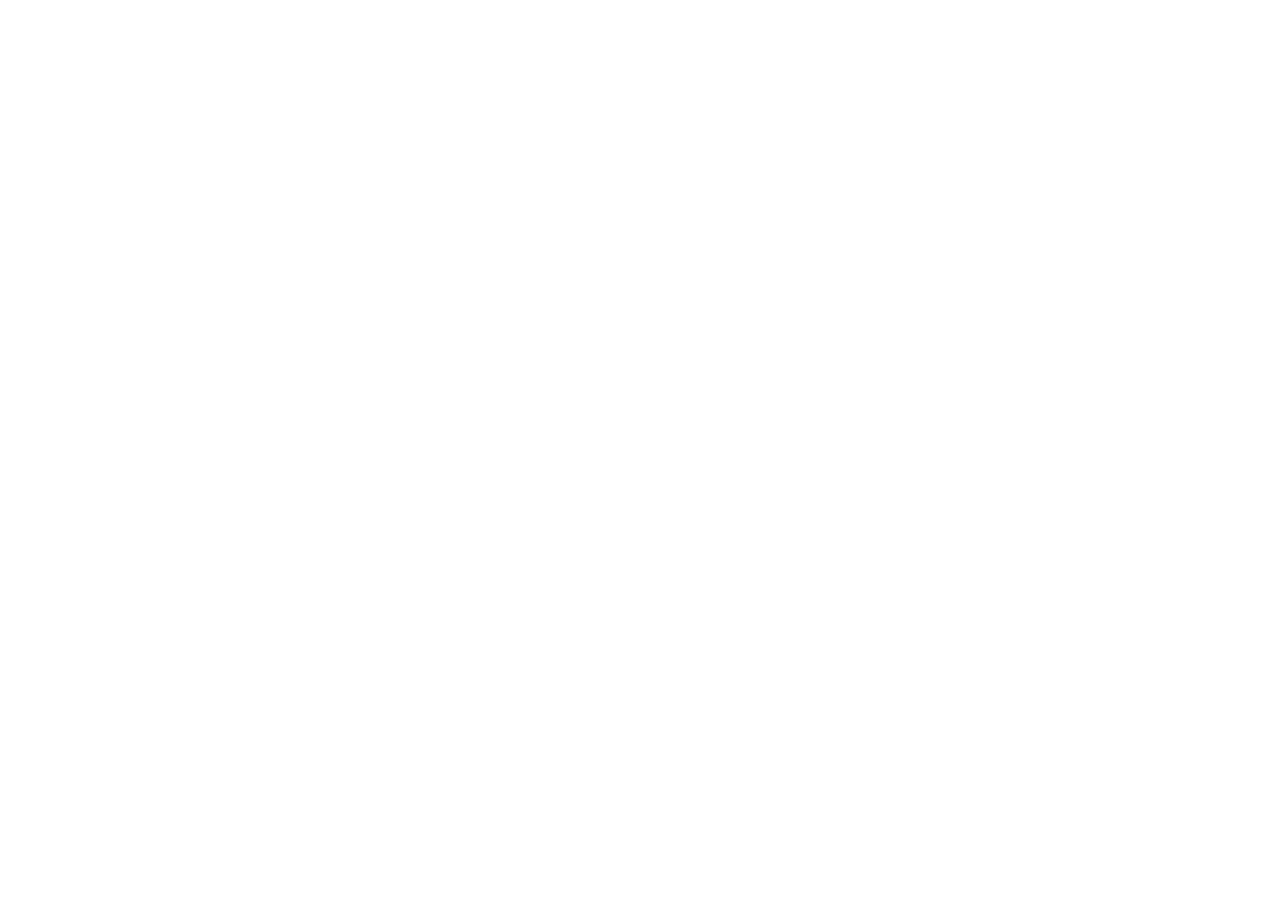
==== project/mi/index.html @ bd27ef81 "mi" ====
<!DOCTYPE html>
<html lang="zh-cn">
<head>
	<meta http-equiv="X-UA-Compatible" content="IE=Edge" />
	<meta charset="UTF-8">
	<meta name="description" content="小米商城直营小米公司旗下所有产品，囊括小米手机系列小米MIX 3、小米8、小米Note 3，红米手机系列红米5 Plus、红米6 Pro，智能硬件，配件及小米生活周边，同时提供小米客户服务及售后支持。" />
	<meta name="keywords" content="小米,小米8,小米Note3,红米5Plus,小米MIX3,小米商城" />	
	<title>仿小米首页</title>
	<link rel="icon" href="images/favicon.ico" type="image/x-icon" />
	<link rel="stylesheet" href="css/reset.css">
	<link rel="stylesheet" href="css/font.css">
	<link rel="stylesheet" href="css/index.css">
</head>
<body>
	
</body>
</html>
---- project/mi/css/font.css ----
@font-face {
    font-family: 'iconfont';
    src: url("fonts/iconfont.eot");
    src: url("fonts/iconfont.eot?#iefix") format("embedded-opentype")
}

@font-face {
    font-family: 'iconfont';
    src: url([data-uri]) format("woff");
    font-weight: normal
}

.iconfont {
    font-family: "iconfont" !important;
    font-style: normal;
    -webkit-font-smoothing: antialiased;
    -webkit-text-stroke-width: 0.2px;
    -moz-osx-font-smoothing: grayscale
}
---- project/mi/css/index.css ----
/*
* @Author: TomChen
* @Date:   2018-11-15 20:47:21
* @Last Modified by:   TomChen
* @Last Modified time: 2018-11-15 20:47:50
*/
ul li{
	background: red;
}
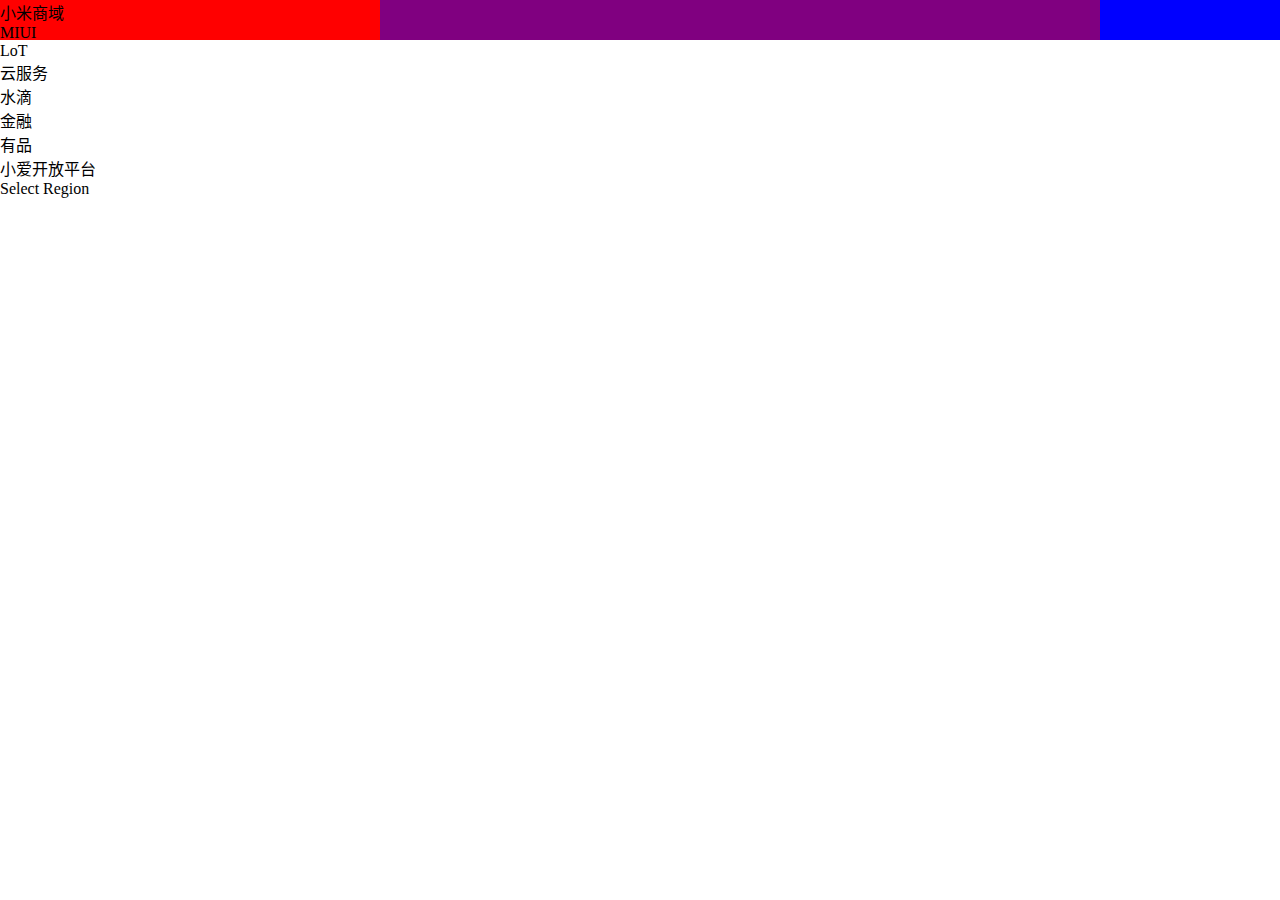
==== commit d9de5be0: "today" ====
--- a/project/mi/index.html
+++ b/project/mi/index.html
@@ -10,8 +10,31 @@
 	<link rel="stylesheet" href="css/reset.css">
 	<link rel="stylesheet" href="css/font.css">
 	<link rel="stylesheet" href="css/index.css">
+	<link rel="stylesheet" href="css/common.css">
 </head>
 <body>
-	
+	<header class="clearfix">
+		<div class="head-navigation">
+			<ul>
+				<li>小米商域</li>
+				<li>MIUI</li>
+				<li>LoT</li>
+				<li>云服务</li>
+				<li>水滴</li>
+				<li>金融</li>
+				<li>有品</li>
+				<li>小爱开放平台</li>
+				<li>Select Region</li>
+			</ul>
+		</div>
+		<div class="head-register"></div>
+	</header>
+	<!-- <div class="home">
+		<div class="left-list"></div>
+		<div class=" right-slideshow"></div>
+	</div>
+	<div class="hot"></div>
+	<div class="promotion"></div>
+	<div class="ad"></div> -->
 </body>
 </html>--- a/project/mi/css/index.css
+++ b/project/mi/css/index.css
@@ -4,6 +4,31 @@
 * @Last Modified by:   TomChen
 * @Last Modified time: 2018-11-15 20:47:50
 */
-ul li{
+/*顶部浮动导航*/
+header{
+	width: 100%;
+	height: 40px;
+	background: purple;
+}
+.head-navigation{
+	float: left;
+	width: 380px;
+	height: 40px;
 	background: red;
+}
+.head-register{
+	float: right;
+	width: 180px;
+	height: 40px;
+	background: blue;
+}
+.chearfix:after{
+			content: "";
+			clear: both;
+			display: block;
+			height: 0px;
+			visibility: hidden;
+}
+.clearfix{
+			*zoom:1;
 }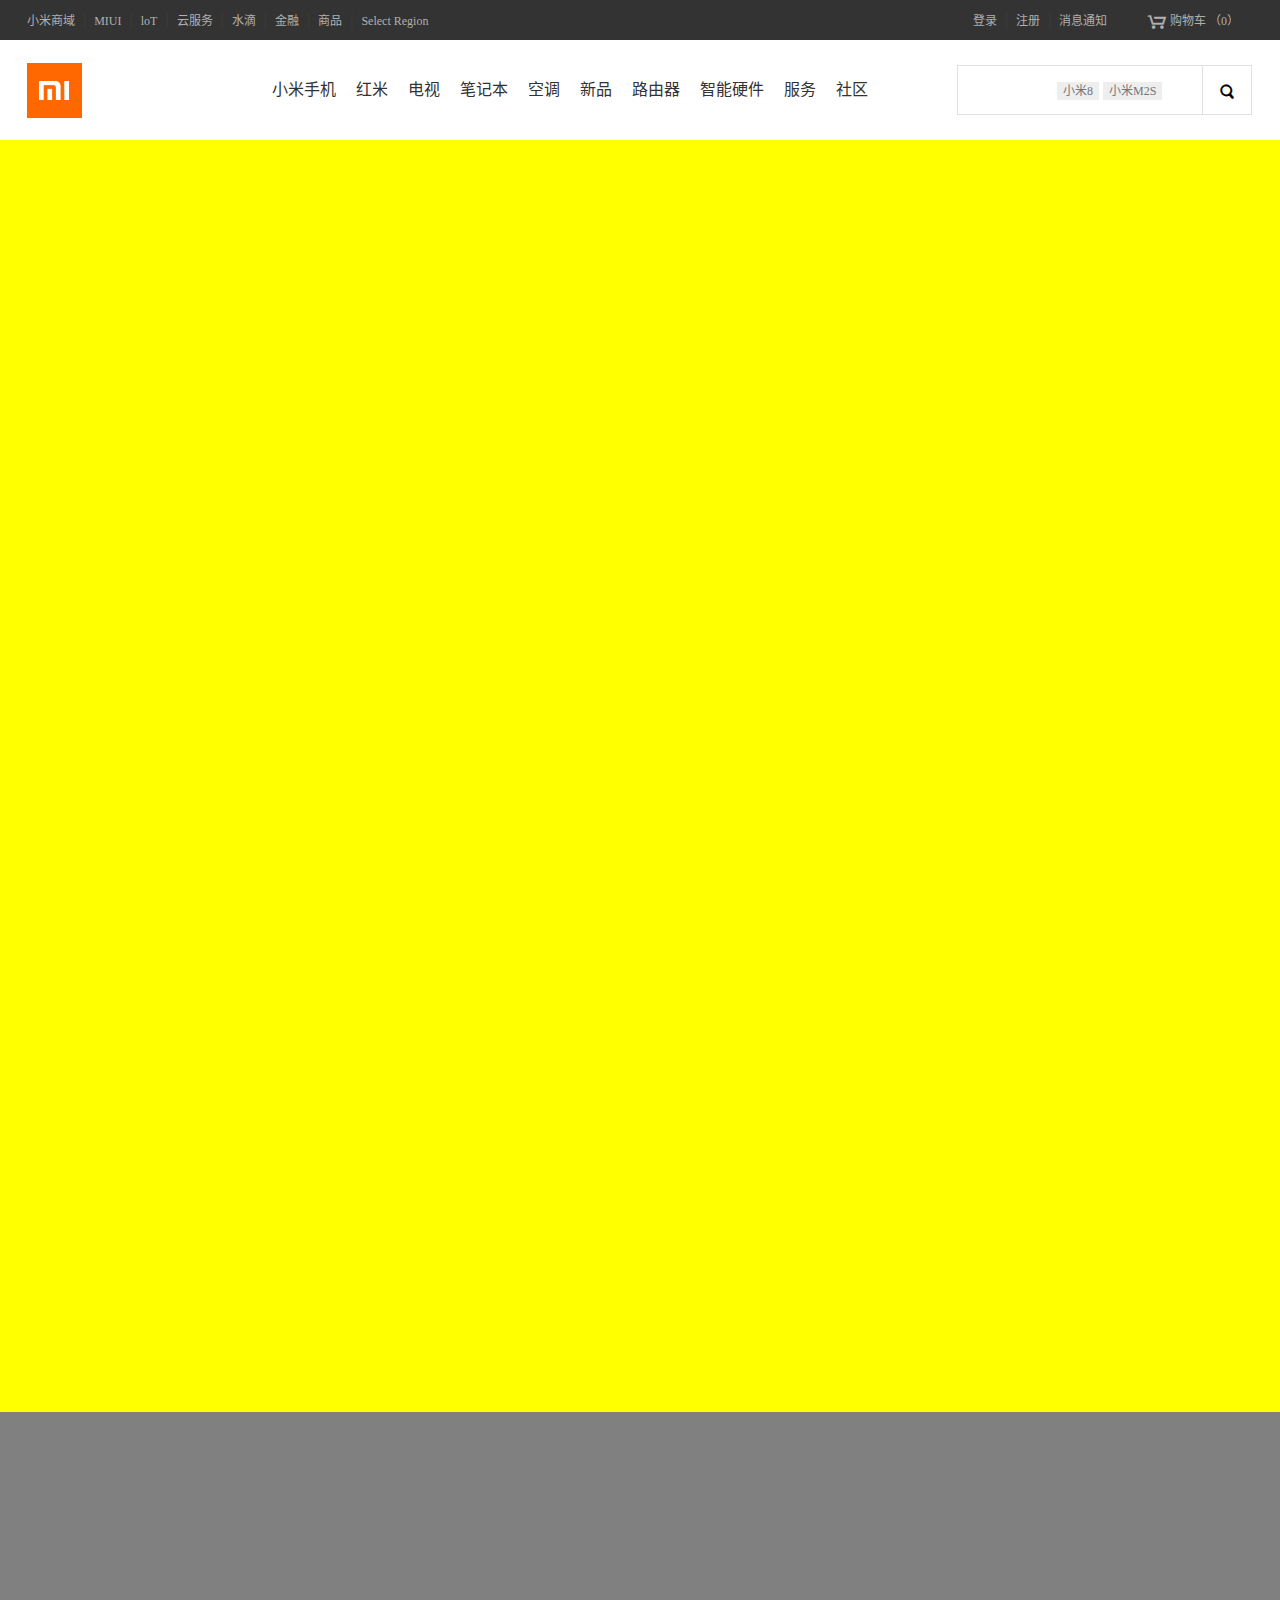
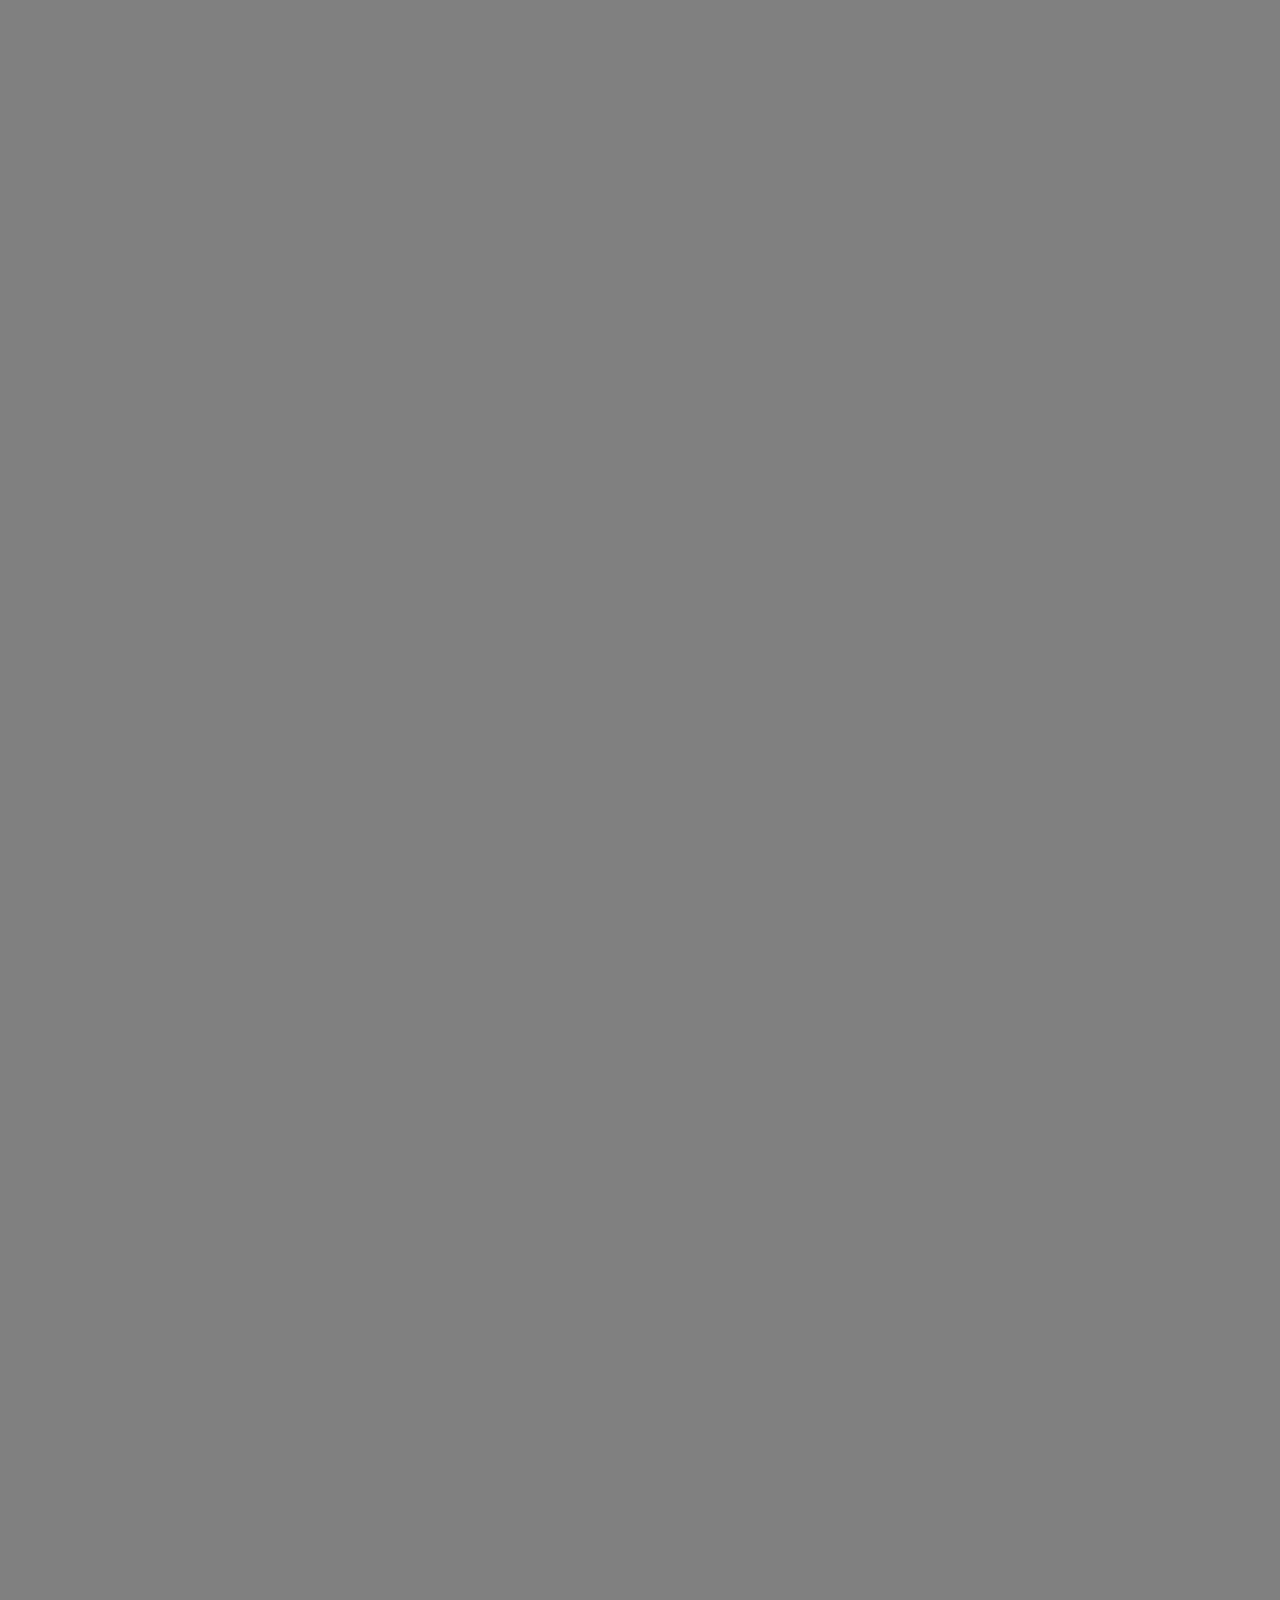
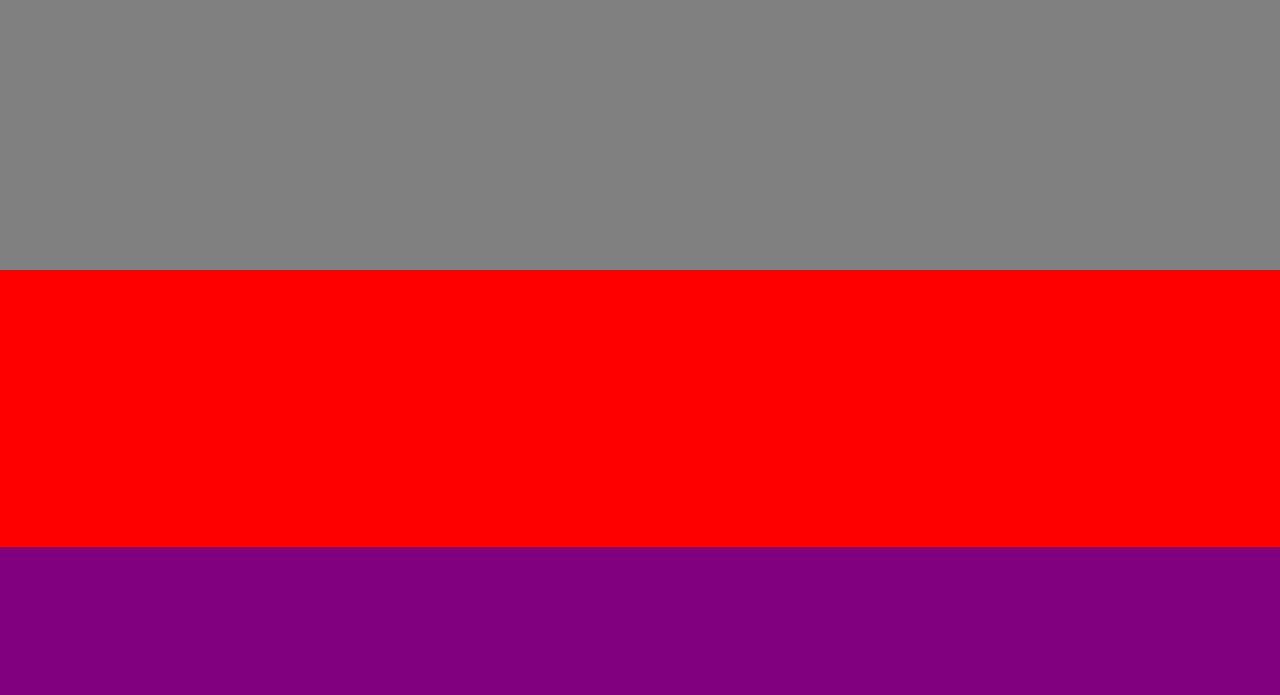
==== commit e638a6a6: "head,nav" ====
--- a/project/mi/index.html
+++ b/project/mi/index.html
@@ -13,28 +13,104 @@
 	<link rel="stylesheet" href="css/common.css">
 </head>
 <body>
-	<header class="clearfix">
-		<div class="head-navigation">
+	<section class="top">
+	<div class="container clearfix">
+		<div class="top-nav">
 			<ul>
-				<li>小米商域</li>
-				<li>MIUI</li>
-				<li>LoT</li>
-				<li>云服务</li>
-				<li>水滴</li>
-				<li>金融</li>
-				<li>有品</li>
-				<li>小爱开放平台</li>
-				<li>Select Region</li>
+				<li class="top-nav-item"><a href="#">小米商域</a><span class="sep">|</span></li>
+				<li class="top-nav-item"><a href="#">MIUI</a><span class="sep">|</span></li>
+				<li class="top-nav-item"><a href="#">loT</a><span class="sep">|</span></li>
+				<li class="top-nav-item"><a href="#">云服务</a><span class="sep">|</span></li>
+				<li class="top-nav-item"><a href="#">水滴</a><span class="sep">|</span></li>
+				<li class="top-nav-item"><a href="#">金融</a><span class="sep">|</span></li>
+				<li class="top-nav-item"><a href="#">商品</a><span class="sep">|</span></li>
+				<li class="top-nav-item"><a href="#">Select Region</a><span class="sep"></span></li>
 			</ul>
 		</div>
-		<div class="head-register"></div>
+		<div class="top-cart">
+			<div class="cart-box">
+				<a href="#">
+					<i class="iconfont icon-cart">&#xe60c;</i>
+					<span class="cart-text">购物车</span>
+					（<span class="cart-num">0</span>）
+				</a>
+			</div>
+		</div>
+		<div class="top-register">
+			<ul>
+				<li class="top-register-item"><a href="#">登录</a><span class="sep">|</span></li>
+				<li class="top-register-item"><a href="#">注册</a><span class="sep">|</span></li>
+				<li class="top-register-item"><a href="#">消息通知</a><span class="sep"></span></li>
+			</ul>
+		</div>	
+	</div>
+	</section>
+	<header class="header">
+	<div class="container">
+		<h1 class="log">
+			<a href="#">
+				小米官网
+			</a>
+		</h1>
+		<nav class="header-nav">
+			<ul>
+				<li class="header-nav-item"><a href="#">小米手机</a></li>
+				<li class="header-nav-item"><a href="#">红米</a></li>
+				<li class="header-nav-item"><a href="#">电视</a></li>
+				<li class="header-nav-item"><a href="#">笔记本</a></li>
+				<li class="header-nav-item"><a href="#">空调</a></li>
+				<li class="header-nav-item"><a href="#">新品</a></li>
+				<li class="header-nav-item"><a href="#">路由器</a></li>
+				<li class="header-nav-item"><a href="#">智能硬件</a></li>
+				<li class="header-nav-item"><a href="#">服务</a></li>
+				<li class="header-nav-item"><a href="#">社区</a></li>
+			</ul>
+		</nav>
+		<div class="search">
+			<input type="text" class="search-text">
+			<div class="search-btn">
+				<i class="iconfont icon-btn">&#xe616;</i>
+			</div>
+			<div class="search-words">
+				<a class="search-words-a" href="#">小米8</a>
+				<a class="search-words-a" href="#">小米M2S</a>
+			</div>
+			<div class="search-list">
+				<ul>
+					<li class="search-list-item"><a href="#"><span class="keyword">小米6X</span><span class="num">约有6件</span></a></li>
+					<li class="search-list-item"><a href="#"><span class="keyword">小米MIX 2S</span><span class="num">约有5件</span></a></li>
+					<li class="search-list-item"><a href="#"><span class="keyword">黑鲨游戏手机</span><span class="num">约有3件</span></a></li>
+					<li class="search-list-item"><a href="#"><span class="keyword">红米Note 5</span><span class="num">约有6件</span></a></li>
+					<li class="search-list-item"><a href="#"><span class="keyword">红米5A</span><span class="num">约有13件</span></a></li>
+					<li class="search-list-item"><a href="#"><span class="keyword">小米电视4C</span><span class="num">约有5件</span></a></li>
+					<li class="search-list-item"><a href="#"><span class="keyword">电视32英寸</span><span class="num">约有3件</span></a></li>
+					<li class="search-list-item"><a href="#"><span class="keyword">笔记本pro</span><span class="num">约有5件</span></a></li>
+					<li class="search-list-item"><a href="#"><span class="keyword">空气净化器</span><span class="num">约有11件</span></a></li>
+					<li class="search-list-item"><a href="#"><span class="keyword">净化器</span><span class="num">约有8件</span></a></li>
+				</ul>
+			</div>
+		</div>
+	</div>
 	</header>
-	<!-- <div class="home">
-		<div class="left-list"></div>
-		<div class=" right-slideshow"></div>
+	<section class="home">
+	<div class="container">
+		
 	</div>
-	<div class="hot"></div>
-	<div class="promotion"></div>
-	<div class="ad"></div> -->
+	</section>
+	<section class="main">
+	<div class="container">
+		
+	</div>
+	</section>
+	<footer class="footer">
+	<div class="container">
+		
+	</div>
+	</footer>
+	<section class="end">
+	<div class="container">
+		
+	</div>
+	</section>
 </body>
 </html>--- a/project/mi/css/index.css
+++ b/project/mi/css/index.css
@@ -5,30 +5,210 @@
 * @Last Modified time: 2018-11-15 20:47:50
 */
 /*顶部浮动导航*/
-header{
+
+.top{
+	height: 40px;
+	background: #333;
+}
+.top-nav{
+	float: left;
+	height: 40px;
+}
+.top-nav-item{
+	float: left;
+	line-height: 40px;
+}
+.top .sep{
+	color: #413b36;
+	margin: 0 0.5em;
+}
+.top-register{
+	float: right;
+	width: 160px;
+	height: 40px;
+}
+.top-register-item{
+	float: left;
+	height: 40px;
+	line-height: 40px;
+}
+.top-cart{
+	float: right;
+	width: 120px;
+	height: 40px;
+}
+.top-cart .cart-box a{
+	display: inline-block;
 	width: 100%;
 	height: 40px;
+	line-height: 40px;
+	text-align: center;
+}
+.top-cart .cart-box a:hover{
+	background: #fff;
+	color: #ff6700;
+}
+.top-cart .icon-cart{
+	font-size: 20px;
+	vertical-align: -4px;
+}
+.header{
+	height: 100px;
+}
+.header .log{
+	float: left;
+	width: 55px;
+	height: 55px;
+	margin-top: 22.5px;
+	background: #ff6700;
+}
+.header .log a{
+	display: block;
+	width: 100%;
+	height: 100%;
+	background-image: url(../images/logo.png);
+	background-repeat: no-repeat;
+	background-position: 50% 50%;
+	text-indent: -99999em;
+}
+.header-nav{
+	float: left;
+	margin-left: 190px;
+}
+.header-nav-item{
+	float: left;
+	margin-right: 20px;
+	height: 100px;
+	line-height: 100px;
+}
+.header-nav-item a{
+	font-size: 16px;
+	color: #333;
+}
+.header-nav-item a:hover{
+	color: #ff6700;
+}
+.header .search{
+	position: relative;
+	float: right;
+	width: 296px;
+	height: 50px;
+	margin-top: 25px;
+}
+.search-text{
+	float: left;
+	width: 245px;
+	height: 100%;
+	border: 1px solid #e0e0e0;
+	border-right: none;
+	outline: none;
+	padding-left: 10px;
+	box-sizing: border-box;
+}
+.search-btn{
+	float: left;
+	width: 50px;
+	height: 50px;
+	border: 1px solid #e0e0e0;
+	box-sizing: border-box;
+	line-height: 50px;
+	text-align: center;
+	font-size: 20px;
+	cursor: pointer;
+}
+.search-words{
+	position: absolute;
+	left: 100px;
+	line-height: 50px;
+}
+.search-words-a{
+	display: inline-block;
+	height: 18px;
+	line-height: 18px;
+	color: #757575;
+	background: #eee;
+	padding: 0 6px;
+}
+.search-list{
+	display: none;
+	position: absolute;
+	top: 50px;
+	left: 0;
+	width: 246px;
+	border: 1px solid #ff6700;
+	border-top: none;
+	box-sizing: border-box;
+	background: #fff;
+}
+.search-list-item{
+	height: 30px;
+	line-height: 30px;
+}
+.search-list-item a{
+	display: block;
+	width: 100%;
+	height: 30px;
+	box-sizing: border-box;
+	padding: 0 10px;
+}
+.search-list-item a:hover{
+	background: #eee;
+}
+.search-text:hover{
+	border-color: #999;
+}
+.search-text:hover + .search-btn{
+	border-color: #999;
+}
+.search-btn:hover{
+	background: #ff6700;
+	border: none;
+}
+.search-btn:hover .icon-btn{
+	color: #fff;
+}
+.search-words-a:hover{
+	background: #ff6700;
+	color: #fff;
+}
+.search:hover .search-text,
+.search:hover .search-btn
+{
+	border-color: #999;
+}
+.search-text:focus ~ .search-list{
+	display: block;
+}
+.search-text:focus{
+	border-color: #ff6700;
+}
+.search-text:focus + .search-btn{
+	border-color: #ff6700;
+}
+.search-text:focus ~ .search-words{
+	display: none;
+}
+.search-text:focus
+.search-list-item .keyword{
+	color: #333;
+}
+.search-list-item .num{
+	float: right;
+	color: #b0b0b0;
+}
+.home{
+	height: 1272px;
+	background: yellow;
+}
+.main{
+	height: 2058px;
+	background: gray;
+}
+.footer{
+	height: 277px;
+	background: red;
+}
+.end{
+	height: 148px;
 	background: purple;
-}
-.head-navigation{
-	float: left;
-	width: 380px;
-	height: 40px;
-	background: red;
-}
-.head-register{
-	float: right;
-	width: 180px;
-	height: 40px;
-	background: blue;
-}
-.chearfix:after{
-			content: "";
-			clear: both;
-			display: block;
-			height: 0px;
-			visibility: hidden;
-}
-.clearfix{
-			*zoom:1;
 }--- a/project/mi/css/common.css
+++ b/project/mi/css/common.css
@@ -0,0 +1,23 @@
+.container{
+	width: 1226px;
+	margin-left: auto;
+	margin-right: auto;
+}
+.chearfix:after{
+			content: "";
+			clear: both;
+			display: block;
+			height: 0px;
+			visibility: hidden;
+}
+.clearfix{
+			*zoom:1;
+}
+a{
+	font-size: 12px;
+	text-decoration: none;
+	color: #b0b0b0;
+}
+a:hover{
+	color: #fff;
+}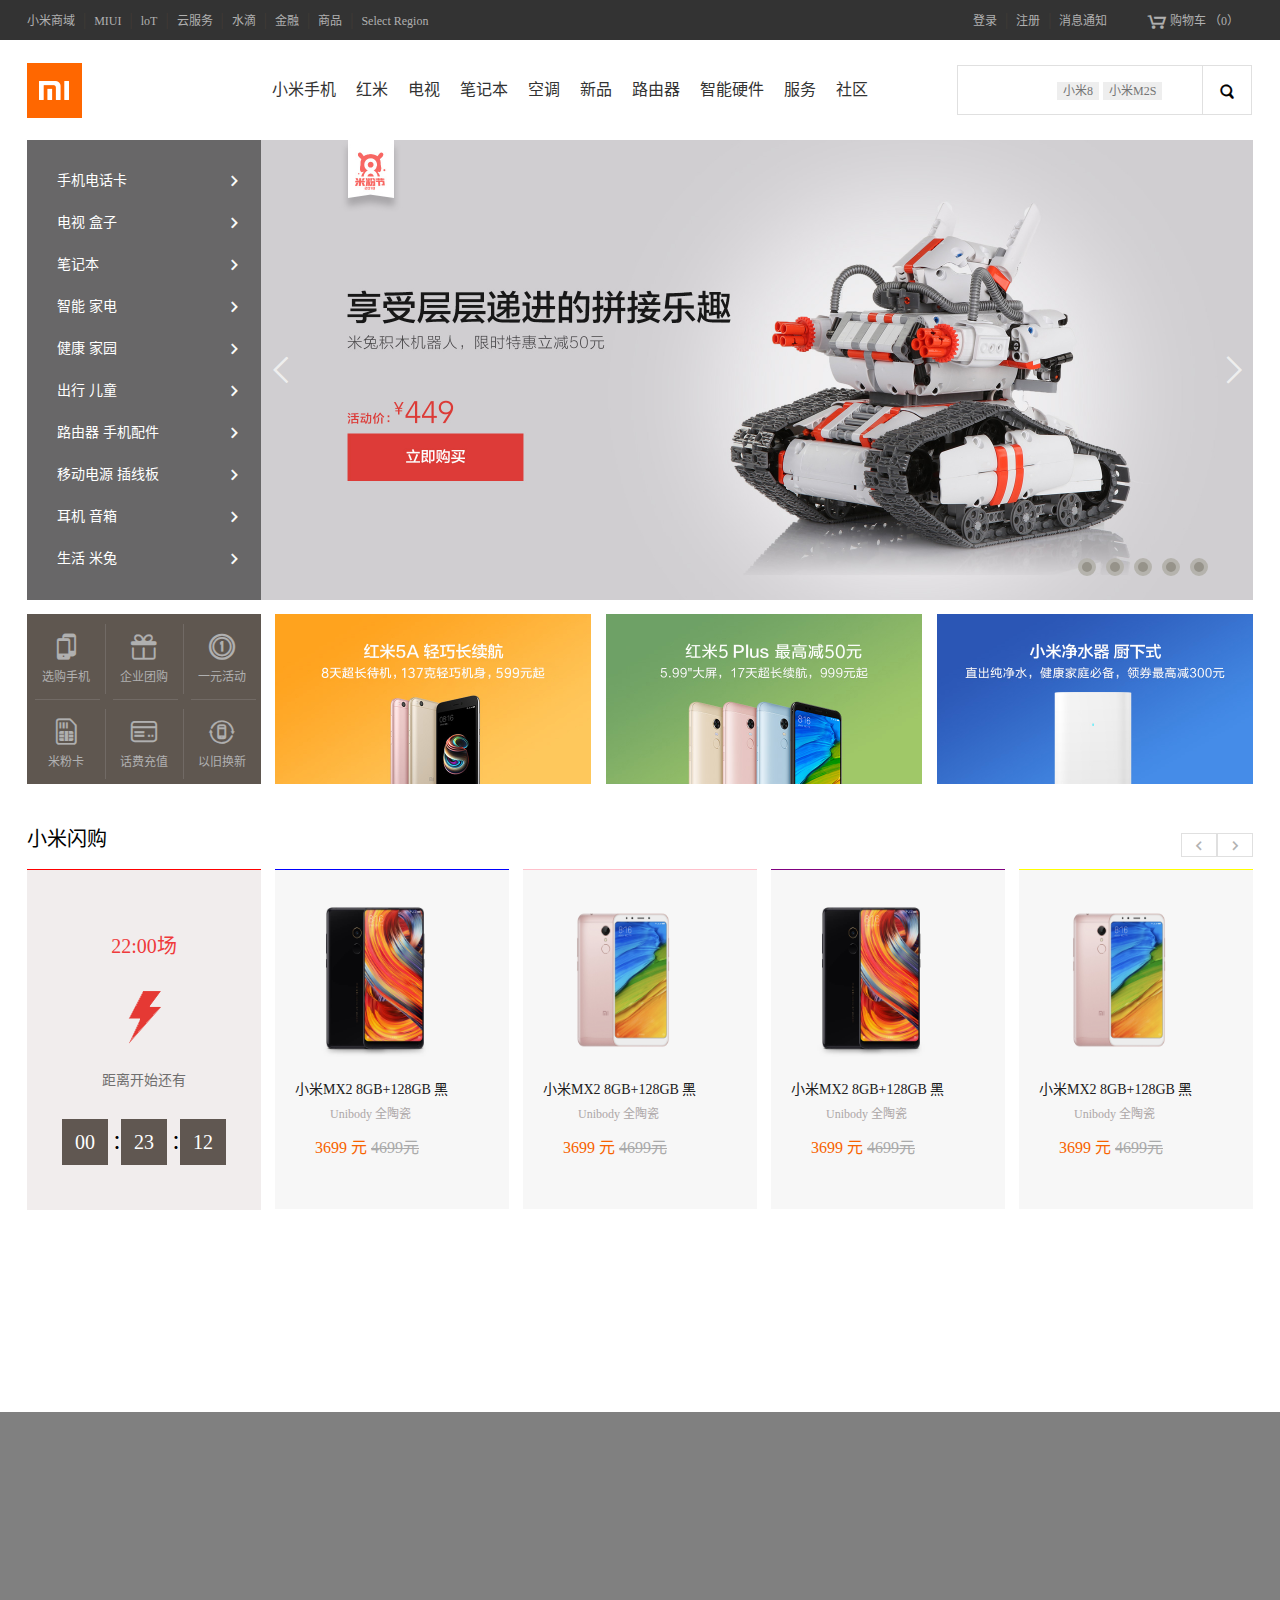
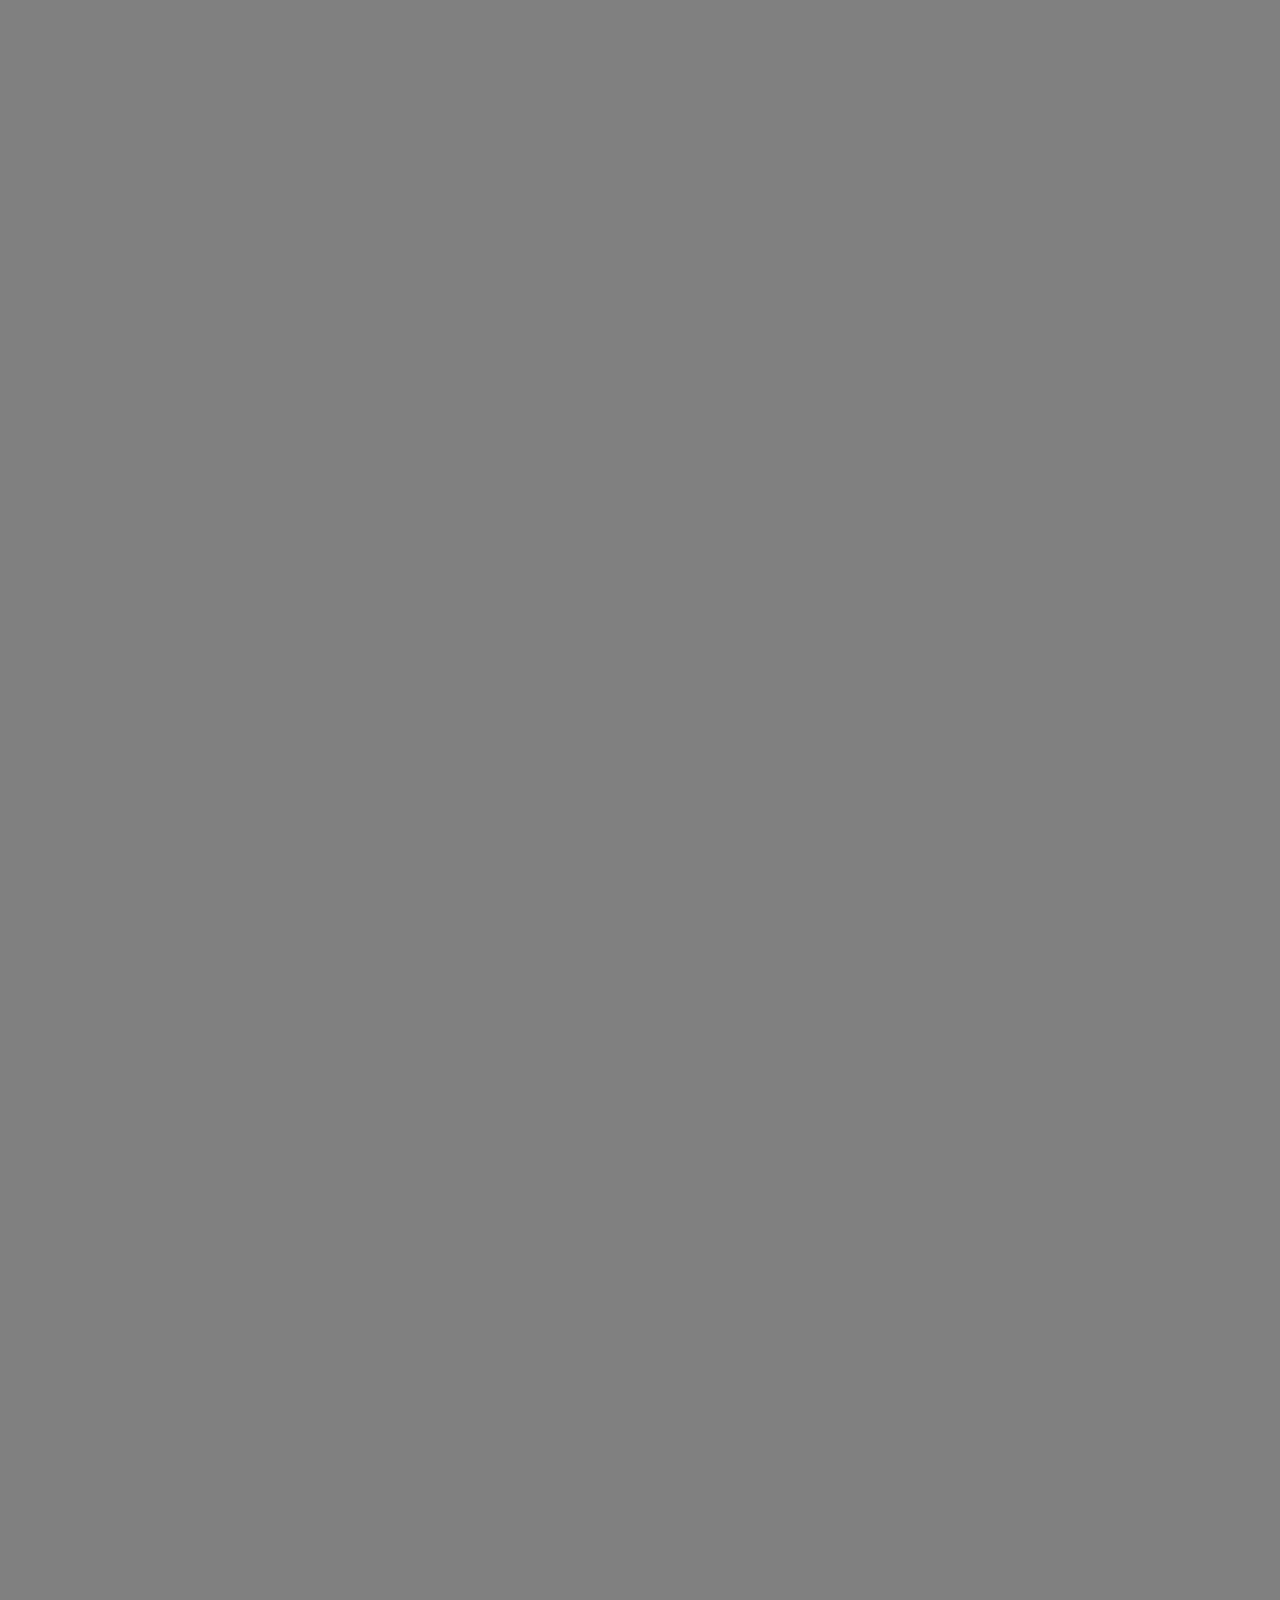
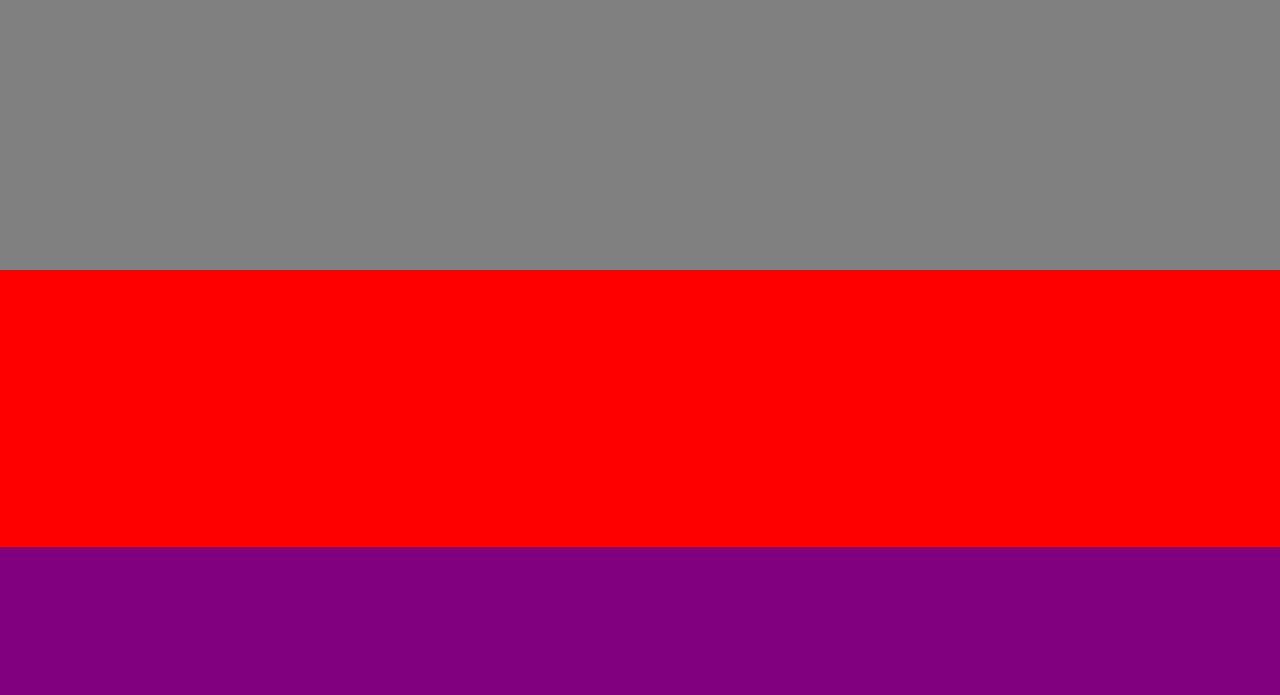
==== commit 7cd06256: "top hot flash" ====
--- a/project/mi/index.html
+++ b/project/mi/index.html
@@ -94,7 +94,143 @@
 	</header>
 	<section class="home">
 	<div class="container">
-		
+		<div class="banner">
+			<div class="banner-list">
+				<ul>
+					<li class="banner-list-item">手机电话卡<i class="iconfont">&#xe623;</i></li>
+					<li class="banner-list-item">电视 盒子<i class="iconfont">&#xe623;</i></li>
+					<li class="banner-list-item">笔记本<i class="iconfont">&#xe623;</i></li>
+					<li class="banner-list-item">智能 家电<i class="iconfont">&#xe623;</i></li>
+					<li class="banner-list-item">健康 家园<i class="iconfont">&#xe623;</i></li>
+					<li class="banner-list-item">出行 儿童<i class="iconfont">&#xe623;</i></li>
+					<li class="banner-list-item">路由器 手机配件<i class="iconfont">&#xe623;</i></li>
+					<li class="banner-list-item">移动电源 插线板<i class="iconfont">&#xe623;</i></li>
+					<li class="banner-list-item">耳机 音箱<i class="iconfont">&#xe623;</i></li>
+					<li class="banner-list-item">生活 米兔<i class="iconfont">&#xe623;</i></li>
+				</ul>
+			</div>
+			<div class="banner-slideshow">
+				<ul class="banner-slideshow-imgs">
+					<li class="banner-slideshow-imgs-item"><img src="images/b1.jpg" alt=""></li>
+					<li class="banner-slideshow-imgs-item"><img src="images/b2.jpg" alt=""></li>
+					<li class="banner-slideshow-imgs-item"><img src="images/b3.jpg" alt=""></li>
+				</ul>
+				<span class="left-area"><i class="iconfont">&#xe627;</i></span>
+				<span class="right-area"><i class="iconfont">&#xe622;</i></span>
+				<ul class="banner-slideshow-btn">
+					<li></li>
+					<li></li>
+					<li></li>
+					<li></li>
+					<li></li>
+				</ul>
+			</div>
+		</div>
+		<div class="hot clearfix">
+			<div class="col1">
+				<ul class="hot-list">
+					<li class="hot-list-item right-line"><a href="#"><i class="iconfont">&#xe908;</i>选购手机</a></li>
+					<li class="hot-list-item right-line"><a href="#"><i class="iconfont">&#xe905;</i>企业团购</a></li>
+					<li class="hot-list-item"><a href="#"><i class="iconfont">&#xe903;</i>一元活动</a></li>
+					<li class="hot-list-item top-line right-line"><a href="#"><i class="iconfont">&#xe906;</i>米粉卡</a></li>
+					<li class="hot-list-item top-line right-line"><a href="#"><i class="iconfont">&#xe907;</i>话费充值</a></li>
+					<li class="hot-list-item top-line"><a href="#"><i class="iconfont">&#xe904;</i>以旧换新</a></li>
+				</ul>
+			</div>
+			<div class="col2">
+				<ul class="hot-sales clearfix">
+					<li class="hot-sales-item"><a href="#"><img src="images/ad1.jpg" alt="" class="hot-list-img"></a></li>
+					<li class="hot-sales-item"><a href="#"><img src="images/ad2.jpg" alt="" class="hot-list-img"></a></li>
+					<li class="hot-sales-item"><a href="#"><img src="images/ad3.jpg" alt="" class="hot-list-img"></a></li>
+				</ul>
+			</div>
+		</div>
+		<div class="flash">
+			<div class="hd">
+				<h2 class="tittle">小米闪购</h2>
+				<div class="more">
+					<a href="javascript:;" class="more-btn iconfont">&#xe628;</a>
+					<a href="javascript:;" class="more-btn right-btn iconfont">&#xe623;</a>
+				</div>
+			</div>
+			<div class="bd clearfix">
+				<div class="col1 timer">
+					<p class="timer-name">22:00场</p>
+					<img src="images/flash.png" alt="" class="timer-img">
+					<p class="timer-desc">距离开始还有</p>
+					<div class="timer-box">
+						<span class="timer-num">00</span>
+						<span class="timer-sign">：</span>
+						<span class="timer-num">23</span>
+						<span class="timer-sign">：</span>
+						<span class="timer-num">12</span>
+					</div>
+				</div>
+				<div class="col2">
+					<ul class="product-list">
+						<li class="product-list-item">
+							<a href="#">
+								<div class="bg"></div>
+							</a>
+							<div class="content">
+								<img src="images/p1.jpg" alt="" class="product-list-img">
+								<h3 class="product-list-name">小米MX2 8GB+128GB 黑</h3>
+								<p class="product-desc">Unibody 全陶瓷</p>
+								<p class="product-price">
+									<strong>3699</strong><span>&nbsp;元</span>
+									<del>4699元</del>
+								</p>
+							</div>
+						</li>
+						<li class="product-list-item">
+							<a href="#">
+								<div class="bg"></div>
+							</a>
+							<div class="content">
+								<img src="images/p2.jpg" alt="" class="product-list-img">
+								<h3 class="product-list-name">小米MX2 8GB+128GB 黑</h3>
+								<p class="product-desc">Unibody 全陶瓷</p>
+								<p class="product-price">
+									<strong>3699</strong><span>&nbsp;元</span>
+									<del>4699元</del>
+								</p>
+							</div>
+						</li>
+						<li class="product-list-item">
+							<a href="#">
+								<div class="bg"></div>
+							</a>
+							<div class="content">
+								<img src="images/p1.jpg" alt="" class="product-list-img">
+								<h3 class="product-list-name">小米MX2 8GB+128GB 黑</h3>
+								<p class="product-desc">Unibody 全陶瓷</p>
+								<p class="product-price">
+									<strong>3699</strong><span>&nbsp;元</span>
+									<del>4699元</del>
+								</p>
+							</div>
+						</li>
+						<li class="product-list-item">
+							<a href="#">
+								<div class="bg"></div>
+							</a>
+							<div class="content">
+								<img src="images/p2.jpg" alt="" class="product-list-img">
+								<h3 class="product-list-name">小米MX2 8GB+128GB 黑</h3>
+								<p class="product-desc">Unibody 全陶瓷</p>
+								<p class="product-price">
+									<strong>3699</strong><span>&nbsp;元</span>
+									<del>4699元</del>
+								</p>
+							</div>
+						</li>
+					</ul>
+				</div>
+			</div>
+		</div>
+		<div class="ad">
+			
+		</div>
 	</div>
 	</section>
 	<section class="main">
--- a/project/mi/css/index.css
+++ b/project/mi/css/index.css
@@ -6,6 +6,39 @@
 */
 /*顶部浮动导航*/
 
+.clearfix:after{
+	content: "";
+	clear: both;
+	display: block;
+	height: 0px;
+	visibility: hidden;
+}
+.clearfix{
+	*zoom:1;
+}
+
+.col1{
+	float: left;
+	width: 234px;
+}
+.col2{
+	float: left;
+	width: 978px;
+	margin-left: 14px;
+}
+.hd{
+	height: 60px;
+	line-height: 60px;
+}
+.hd .tittle{
+	float: left;
+	font-size: 20px;
+	font-weight: 200;
+}
+.hd .more{
+	float: right;
+}
+
 .top{
 	height: 40px;
 	background: #333;
@@ -52,6 +85,7 @@
 	font-size: 20px;
 	vertical-align: -4px;
 }
+/*头部样式*/
 .header{
 	height: 100px;
 }
@@ -178,6 +212,7 @@
 }
 .search-text:focus ~ .search-list{
 	display: block;
+	z-index: 9999;
 }
 .search-text:focus{
 	border-color: #ff6700;
@@ -196,9 +231,301 @@
 	float: right;
 	color: #b0b0b0;
 }
+/*home样式*/
 .home{
 	height: 1272px;
-	background: yellow;
+	background: #fff;
+}
+.banner{
+	position: relative;
+	height: 460px;
+	margin-bottom: 14px;
+}
+.banner-list{
+	position: absolute;
+	top: 0;
+	left: 0;
+	width: 234px;
+	height: 100%;
+	background: rgba(0,0,0,0.5);
+	padding: 20px 0;
+	box-sizing: border-box;
+	z-index: 999;
+}
+.banner-list-item{
+	height: 42px;
+	line-height: 42px;
+	font-size: 14px;
+	color: #fff;
+	cursor: pointer;
+	padding: 0 20px 0 30px;
+}
+.banner-list-item:hover{
+	background: #ff6700;
+}
+.banner-list-item i{
+	float: right;
+}
+.banner-slideshow{
+	position: relative;
+	height: 100%;
+}
+.banner-slideshow-imgs-item{
+	position: absolute;
+	top: 0;
+	left: 0;
+	width: 100%;
+	height: 460px;
+}
+.banner-slideshow-imgs-item img{
+	width: 100%;
+	height: 100%;
+	cursor: pointer;
+}
+.banner-slideshow .left-area{
+	position: absolute;
+	top: 50%;
+	left: 235px;
+	z-index: 888;
+	width: 40px;
+	height: 80px;
+	line-height: 80px;
+	margin-top: -40px;
+	cursor: pointer;
+	text-align: center;
+	font-size: 30px;
+	font-weight: bolder;
+	color: #eee;	
+}
+.banner-slideshow .right-area{
+	position: absolute;
+	top: 50%;
+	right: 0px;
+	z-index: 888;
+	width: 40px;
+	line-height: 80px;
+	height: 80px;
+	margin-top: -40px;
+	cursor: pointer;
+	text-align: center;	
+	font-size: 30px;
+	font-weight: bolder;
+	color: #eee;	
+}
+.banner-slideshow .right-area:hover{
+	background: rgba(0,0,0,0.4);
+}
+.banner-slideshow .left-area:hover{
+	background: rgba(0,0,0,0.4);
+}
+.banner-slideshow-btn{
+	position: absolute;
+	right: 35px;
+	bottom: 24px;
+	z-index: 888;
+}
+.banner-slideshow-btn li{
+	float: left;
+	width: 10px;
+	height: 10px;
+	background: #96938a;
+	margin-right: 10px;
+	border: 4px solid #b5b3ad;
+	border-radius: 50% 50%;
+	cursor: pointer;
+}
+.banner-slideshow-btn li:hover{
+	border-color: #979590;
+	background: #fcf9f0;
+}
+.hot{
+	margin-bottom: 25px;
+}
+.hot-list{
+	height: 170px;
+	background: #5f5750;
+}	
+.hot-list-item{
+	float: left;
+	position: relative;
+	width: 78px;
+	height: 85px;
+	text-align: center;
+	padding-top: 20px;
+	box-sizing: border-box;
+	cursor: pointer;
+}
+.hot-list-item i{
+	display: block;
+	font-size: 26px;
+	margin-bottom: 7px;
+}
+.hot-list .right-line:after{
+	display: block;
+	position: absolute;
+	top:10px;
+	left:78px;
+	content: "";
+	width: 1px;
+	height: 70px;
+	background: #bbb;
+	opacity: 0.2;
+}
+.hot-list .top-line:before{
+	display: block;
+	position: absolute;
+	top:0px;
+	left:8px;
+	content: "";
+	width: 65px;
+	height: 1px;
+	background: #bbb;
+	opacity: 0.2;
+}
+.hot-sales-item{
+	float: left;
+	width: 316px;
+	height: 170px;
+	margin-left: 15px;
+	transition: box-shadow 0.3s;
+}
+.hot-sales-item:hover{
+	box-shadow: 0 10px 30px rgba(0,0,0,0.2);
+}
+.hot-sales-item:first-child{
+	margin-left: 0;
+}
+.hot-sales img{
+	width: 100%;
+	height: 100%;
+}
+.hd .more{
+	margin-top: 24px;
+}
+.hd .more .more-btn{
+	float: left;
+	width: 36px;
+	height: 24px;
+	line-height: 24px;
+	font-weight: 400;
+	border: 1px solid #e0e0e0;
+	box-sizing: border-box;
+	text-align: center;
+}
+.hd .more .more-btn:hover{
+	color: #ff6700;
+	cursor: pointer;
+}
+.bd .more .right-btn{
+	border-left: none;
+}
+.flash .timer{
+	height: 340px;
+	text-align: center;
+	border-top: 1px solid #f00;
+	background: #f1eded;
+}
+.timer-name{
+	margin: 60px 0 32px 0;
+	color: #ef3a3b;
+	font-size: 20px;
+}
+.timer-img{
+	widows: 35px;
+	height: 54px;
+	margin-bottom: 20px;
+}
+.timer-desc{
+	margin-bottom: 30px;
+	font-size: 14px;
+	color: #706f6f;
+}
+.timer-num{
+	display: inline-block;
+	background: #605751;
+	font-size: 20px;
+	width: 46px;
+	height: 46px;
+	text-align: center;
+	line-height: 46px;
+	color: #fff;
+}
+.timer-sign{
+	display: inline-block;
+	width: 5px;
+	height: 46px;
+	line-height: 46px;
+	text-align: center;
+	font-size: 20px;
+}
+.product-list-item{
+	float: left;
+	position: relative;
+	width: 234px;
+	height: 340px;
+	padding: 30px 20px 0 20px;
+	background: #fff;
+	box-sizing:border-box;
+	margin-left: 14px;
+}
+.product-list-item:first-child{
+	margin-left: 0;
+}
+.product-list-img{
+	width: 140px;
+	height: 160px;
+	margin-bottom: 14px;
+	margin-left: 10px;
+}
+.flash .bg{
+	position: absolute;
+	top:0;
+	left:0;
+	width: 100%;
+	height: 100%;
+	background: rgba(0,0,0,0.1);
+	opacity: 0.3;
+}
+.product-list-name{
+	font-size: 14px;
+	width: 100%;
+	margin-bottom: 6px;
+	overflow: hidden;
+	text-overflow: ellipsis;
+	white-space: nowrap;
+	color: #202020;
+}
+.product-desc{
+	width: 100%;
+	color: #b3adad;
+	overflow: hidden;
+	text-overflow: ellipsis;
+	font-size: 12px;
+	margin-bottom: 12px;
+	white-space: nowrap;
+	margin-left: 35px;
+}
+.product-price strong,
+.product-price span{
+	color: #ff6700;
+}
+.product-price del{
+	color: #b0b0b0;
+}
+.product-list-item:nth-child(1){
+	border-top: 1px solid blue;
+}
+.product-list-item:nth-child(2){
+	border-top: 1px solid pink;
+}
+.product-list-item:nth-child(3){
+	border-top: 1px solid purple;
+}
+.product-list-item:nth-child(4){
+	border-top: 1px solid yellow;
+}
+.product-price{
+	margin-left: 20px;
 }
 .main{
 	height: 2058px;
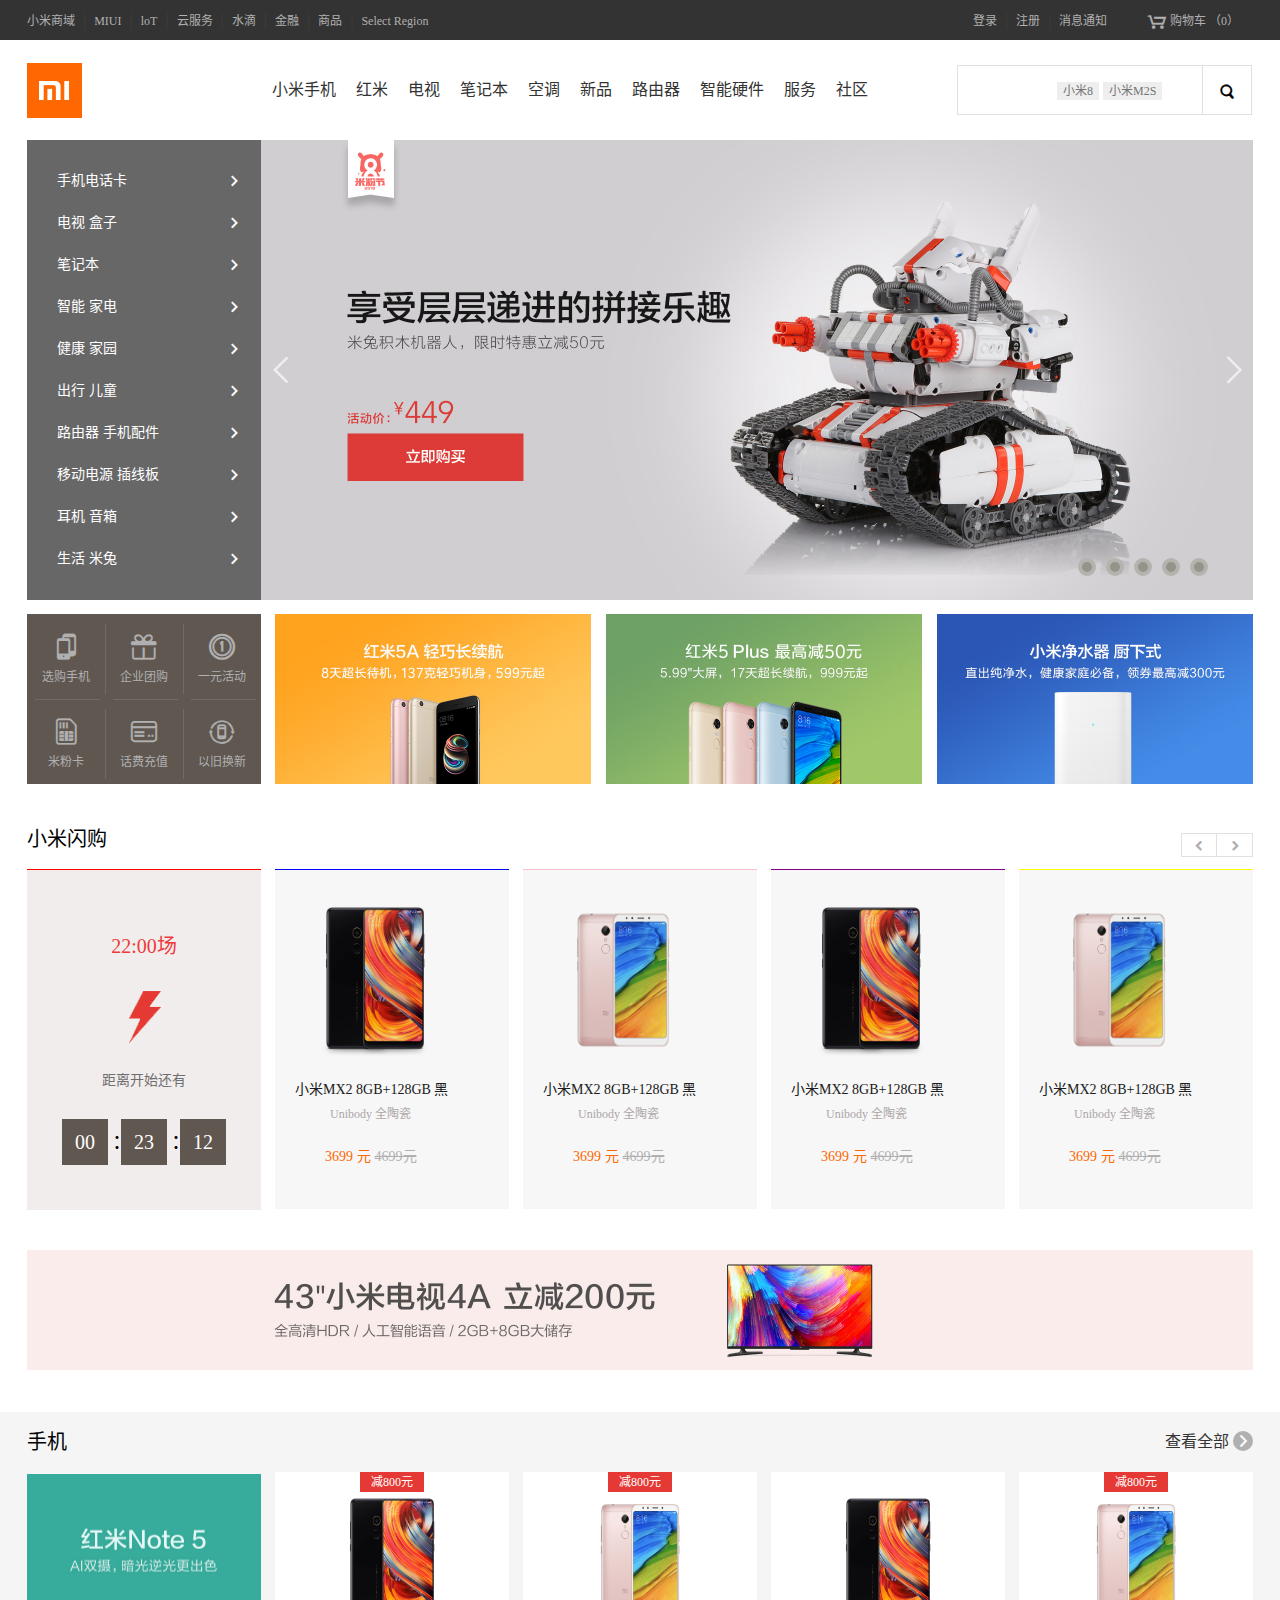
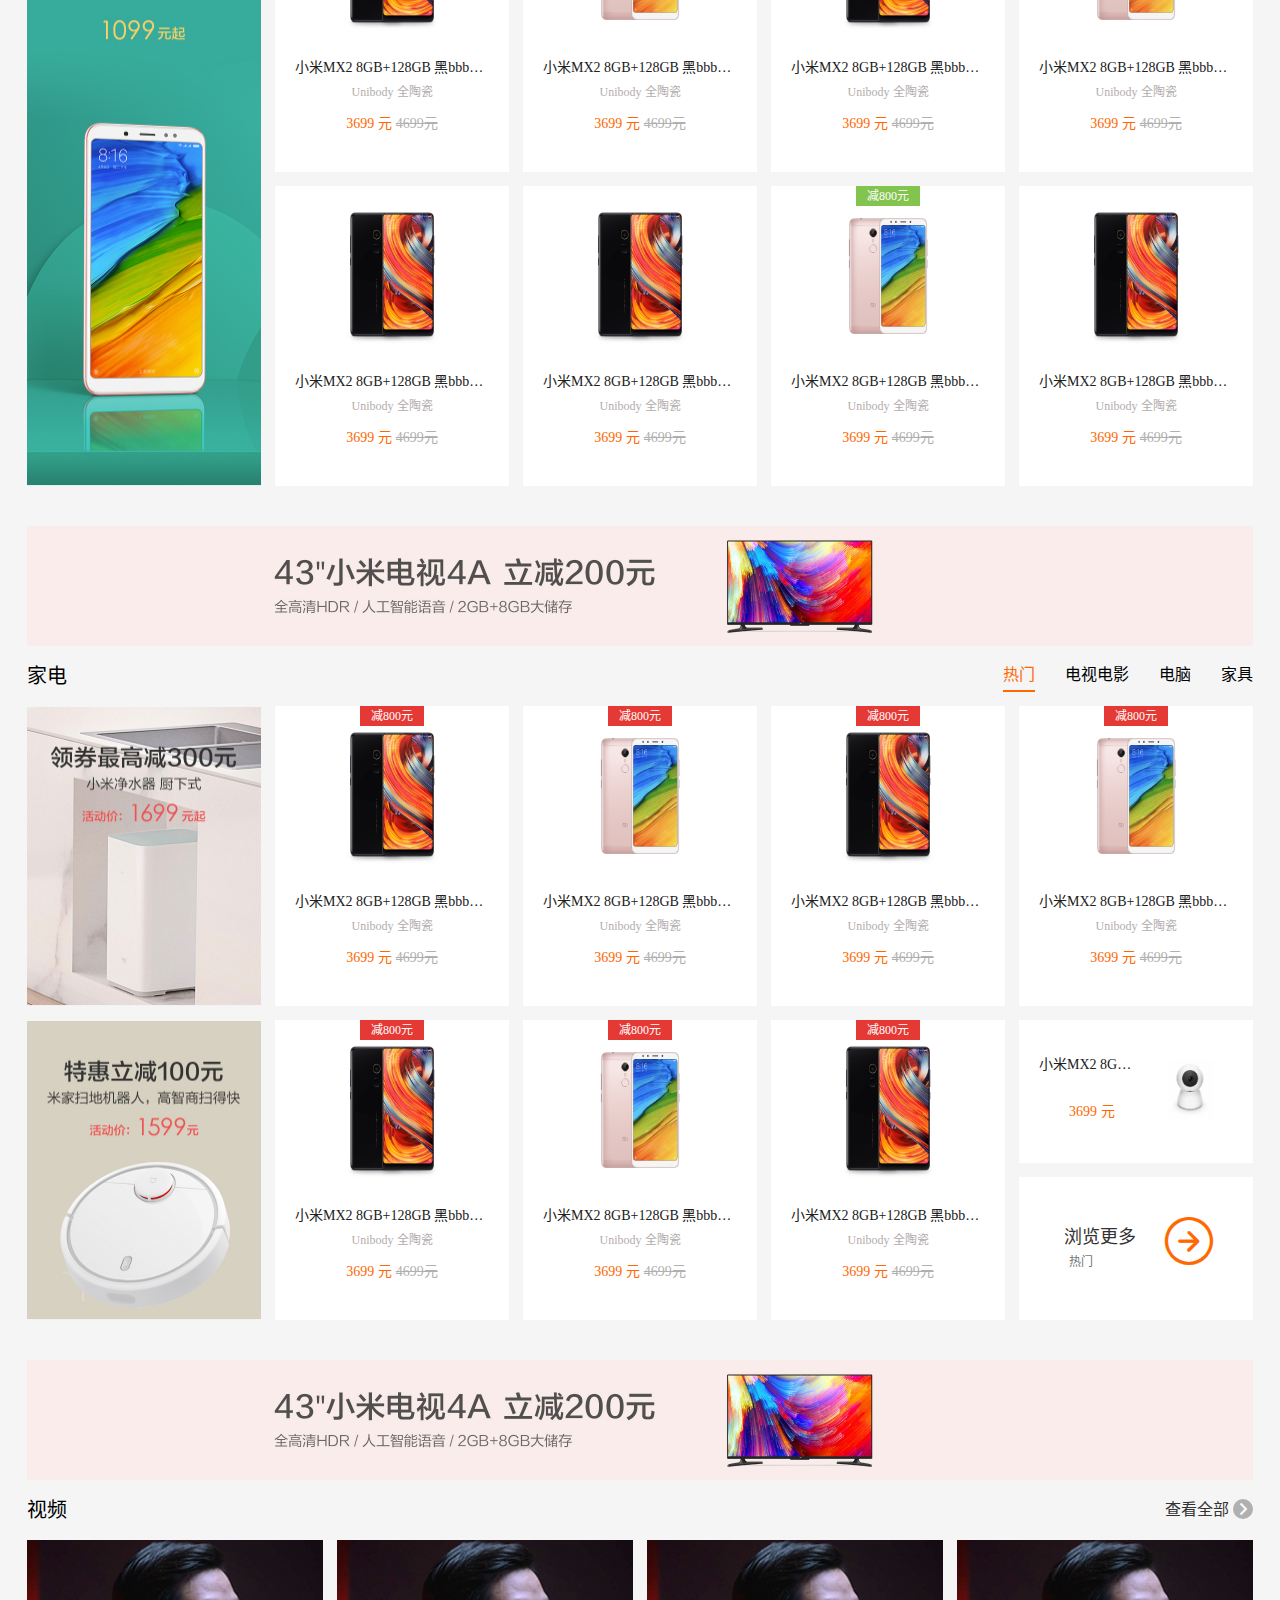
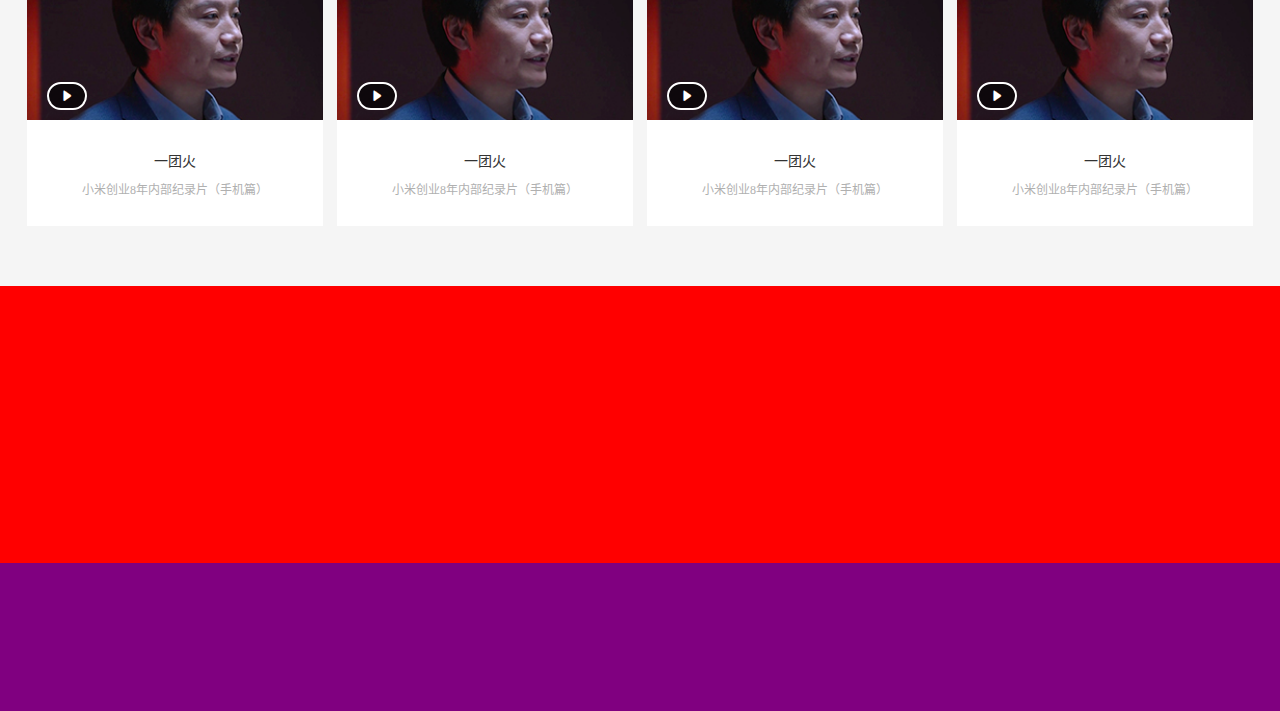
==== commit 643a32b5: "mi-footer-end" ====
--- a/project/mi/index.html
+++ b/project/mi/index.html
@@ -148,9 +148,9 @@
 		<div class="flash">
 			<div class="hd">
 				<h2 class="tittle">小米闪购</h2>
-				<div class="more">
-					<a href="javascript:;" class="more-btn iconfont">&#xe628;</a>
-					<a href="javascript:;" class="more-btn right-btn iconfont">&#xe623;</a>
+				<div class="more  move">
+					<a href="javascript:;" class="ctr-btn iconfont">&#xe628;</a>
+					<a href="javascript:;" class="ctr-btn ctr-btn-right iconfont">&#xe623;</a>
 				</div>
 			</div>
 			<div class="bd clearfix">
@@ -229,13 +229,366 @@
 			</div>
 		</div>
 		<div class="ad">
-			
+		<a href="#"><img class="ad-img" src="images/long_ad1.jpg" alt=""></a>
 		</div>
 	</div>
 	</section>
 	<section class="main">
 	<div class="container">
-		
+		<div class="phone">
+			<div class="hd">
+				<h2 class="tittle">手机</h2>
+				<div class="more view">
+					<a href="#">
+						查看全部 <i class="iconfont">&#xe623;</i>
+					</a>					
+				</div>
+			</div>
+			<div class="bd clearfix">
+				<div class="col1">
+					<a href="#"><img src="images/phont-left.png" alt=""></a>
+				</div>
+				<div class="col2">
+					<ul class="phone-product">
+						<li class="product-item product-item-m">
+							<a href="#">
+						  		<img src="images/p1.jpg" alt="" class="product-img">		
+						  	</a>
+							<h3 class="product-name">小米MX2 8GB+128GB 黑bbbbbbbbbb</h3>
+							<p class="product-desc">Unibody 全陶瓷</p>
+							<p class="product-price">
+								<strong>3699</strong><span>&nbsp;元</span>
+								<del>4699元</del>
+							</p>
+							<span class="flag off-flag">减800元</span>	
+						</li>
+						<li class="product-item product-item-m">
+							<a href="#">
+						  		<img src="images/p2.jpg" alt="" class="product-img">		
+						  	</a>
+							<h3 class="product-name">小米MX2 8GB+128GB 黑bbbbbbbbbb</h3>
+							<p class="product-desc">Unibody 全陶瓷</p>
+							<p class="product-price">
+								<strong>3699</strong><span>&nbsp;元</span>
+								<del>4699元</del>
+							</p>
+							<span class="flag off-flag">减800元</span>
+						</li>
+						<li class="product-item product-item-m">
+							<a href="#">
+						  		<img src="images/p1.jpg" alt="" class="product-img">		
+						  	</a>
+							<h3 class="product-name">小米MX2 8GB+128GB 黑bbbbbbbbbb</h3>
+							<p class="product-desc">Unibody 全陶瓷</p>
+							<p class="product-price">
+								<strong>3699</strong><span>&nbsp;元</span>
+								<del>4699元</del>
+							</p>
+						</li>
+						<li class="product-item product-item-m">
+							<a href="#">
+						  		<img src="images/p2.jpg" alt="" class="product-img">		
+						  	</a>
+							<h3 class="product-name">小米MX2 8GB+128GB 黑bbbbbbbbbb</h3>
+							<p class="product-desc">Unibody 全陶瓷</p>
+							<p class="product-price">
+								<strong>3699</strong><span>&nbsp;元</span>
+								<del>4699元</del>
+							</p>
+							<span class="flag off-flag">减800元</span>
+						</li>
+						<li class="product-item product-item-m">
+							<a href="#">
+						  		<img src="images/p1.jpg" alt="" class="product-img">		
+						  	</a>
+							<h3 class="product-name">小米MX2 8GB+128GB 黑bbbbbbbbbb</h3>
+							<p class="product-desc">Unibody 全陶瓷</p>
+							<p class="product-price">
+								<strong>3699</strong><span>&nbsp;元</span>
+								<del>4699元</del>
+							</p>
+						</li>
+						<li class="product-item product-item-m">
+							<a href="#">
+						  		<img src="images/p1.jpg" alt="" class="product-img">		
+						  	</a>
+							<h3 class="product-name">小米MX2 8GB+128GB 黑bbbbbbbbbb</h3>
+							<p class="product-desc">Unibody 全陶瓷</p>
+							<p class="product-price">
+								<strong>3699</strong><span>&nbsp;元</span>
+								<del>4699元</del>
+							</p>
+						</li>
+						<li class="product-item product-item-m">
+							<a href="#">
+						  		<img src="images/p2.jpg" alt="" class="product-img">		
+						  	</a>
+							<h3 class="product-name">小米MX2 8GB+128GB 黑bbbbbbbbbb</h3>
+							<p class="product-desc">Unibody 全陶瓷</p>
+							<p class="product-price">
+								<strong>3699</strong><span>&nbsp;元</span>
+								<del>4699元</del>
+							</p>
+							<span class="flag new-flag">减800元</span>
+						</li>
+						<li class="product-item product-item-m">
+							<a href="#">
+						  		<img src="images/p1.jpg" alt="" class="product-img">		
+						  	</a>
+							<h3 class="product-name">小米MX2 8GB+128GB 黑bbbbbbbbbb</h3>
+							<p class="product-desc">Unibody 全陶瓷</p>
+							<p class="product-price">
+								<strong>3699</strong><span>&nbsp;元</span>
+								<del>4699元</del>
+							</p>
+						</li>
+					</ul>
+				</div>
+			</div>
+		</div>
+		<div class="ad">
+			<a href="#"><img class="ad-img" src="images/long_ad1.jpg" alt=""></a>
+		</div>
+		<div class="elec">
+			<div class="hd">
+				<h2 class="tittle">家电</h2>
+				<div class="more tab">
+					<ul>
+						<li class="tab-item tab-item-active">热门</li>
+						<li class="tab-item">电视电影</li>
+						<li class="tab-item">电脑</li>
+						<li class="tab-item">家具</li>
+					</ul>
+				</div>
+			</div>
+			<div class="bd clearfix">
+				<div class="col1">
+					<ul>
+						<li class="product-item product-item-m">
+							<a href="#"><img src="images/e1.png" alt=""></a>
+						</li>	
+						<li class="product-item product-item-m">
+							<a href="#"><img src="images/e2.png" alt=""></a>
+						</li>	
+					</ul>
+				</div>
+				<div class="col2">
+					<ul class="elec-product">
+						<li class="product-item product-item-m">
+							<a href="#"><img class="product-img" src="images/p1.jpg" alt=""></a>
+							<h3 class="product-name">小米MX2 8GB+128GB 黑bbbbbbbbbb</h3>
+							<p class="product-desc">Unibody 全陶瓷</p>
+							<p class="product-price">
+								<strong>3699</strong><span>&nbsp;元</span>
+								<del>4699元</del>
+							</p>
+							<span class="flag off-flag">减800元</span>
+								<div class="view">
+									<p class="recommend">我不是来评价的电视的我是来拉仇恨的,哈哈哈哈哈哈哈哈哈哈哈哈哈哈哈哈哈哈哈哈哈哈哈哈哈哈哈哈哈哈哈哈哈哈哈哈</p>
+									<p class="author">
+										来自于<span>kauzhu<span>的评价
+									</p>
+								</div>
+						</li>
+						<li class="product-item product-item-m">
+							<a href="#"><img class="product-img" src="images/p2.jpg" alt=""></a>
+							<h3 class="product-name">小米MX2 8GB+128GB 黑bbbbbbbbbb</h3>
+							<p class="product-desc">Unibody 全陶瓷</p>
+							<p class="product-price">
+								<strong>3699</strong><span>&nbsp;元</span>
+								<del>4699元</del>
+							</p>
+							<span class="flag off-flag">减800元</span>
+								<div class="view">
+									<p class="recommend">我不是来评价的电视的我是来拉仇恨的,哈哈哈哈哈哈哈哈哈哈哈哈哈哈哈哈哈哈哈哈哈哈哈哈哈哈哈哈哈哈哈哈哈哈哈哈</p>
+									<p class="author">
+										来自于<span>kauzhu<span>的评价
+									</p>
+								</div>
+						</li>
+						<li class="product-item product-item-m">
+							<a href="#"><img class="product-img" src="images/p1.jpg" alt=""></a>
+							<h3 class="product-name">小米MX2 8GB+128GB 黑bbbbbbbbbb</h3>
+							<p class="product-desc">Unibody 全陶瓷</p>
+							<p class="product-price">
+								<strong>3699</strong><span>&nbsp;元</span>
+								<del>4699元</del>
+							</p>
+							<span class="flag off-flag">减800元</span>
+								<div class="view">
+									<p class="recommend">我不是来评价的电视的我是来拉仇恨的,哈哈哈哈哈哈哈哈哈哈哈哈哈哈哈哈哈哈哈哈哈哈哈哈哈哈哈哈哈哈哈哈哈哈哈哈</p>
+									<p class="author">
+										来自于<span>kauzhu<span>的评价
+									</p>
+								</div>
+						</li>
+						<li class="product-item product-item-m">
+							<a href="#"><img class="product-img" src="images/p2.jpg" alt=""></a>
+							<h3 class="product-name">小米MX2 8GB+128GB 黑bbbbbbbbbb</h3>
+							<p class="product-desc">Unibody 全陶瓷</p>
+							<p class="product-price">
+								<strong>3699</strong><span>&nbsp;元</span>
+								<del>4699元</del>
+							</p>
+							<span class="flag off-flag">减800元</span>
+								<div class="view">
+									<p class="recommend">我不是来评价的电视的我是来拉仇恨的,哈哈哈哈哈哈哈哈哈哈哈哈哈哈哈哈哈哈哈哈哈哈哈哈哈哈哈哈哈哈哈哈哈哈哈哈</p>
+									<p class="author">
+										来自于<span>kauzhu<span>的评价
+									</p>
+								</div>
+						</li>
+						<li class="product-item product-item-m">
+							<a href="#"><img class="product-img" src="images/p1.jpg" alt=""></a>
+							<h3 class="product-name">小米MX2 8GB+128GB 黑bbbbbbbbbb</h3>
+							<p class="product-desc">Unibody 全陶瓷</p>
+							<p class="product-price">
+								<strong>3699</strong><span>&nbsp;元</span>
+								<del>4699元</del>
+							</p>
+							<span class="flag off-flag">减800元</span>
+								<div class="view">
+									<p class="recommend">我不是来评价的电视的我是来拉仇恨的,哈哈哈哈哈哈哈哈哈哈哈哈哈哈哈哈哈哈哈哈哈哈哈哈哈哈哈哈哈哈哈哈哈哈哈哈</p>
+									<p class="author">
+										来自于<span>kauzhu<span>的评价
+									</p>
+								</div>
+						</li>
+						<li class="product-item product-item-m">
+							<a href="#"><img class="product-img" src="images/p2.jpg" alt=""></a>
+							<h3 class="product-name">小米MX2 8GB+128GB 黑bbbbbbbbbb</h3>
+							<p class="product-desc">Unibody 全陶瓷</p>
+							<p class="product-price">
+								<strong>3699</strong><span>&nbsp;元</span>
+								<del>4699元</del>
+							</p>
+							<span class="flag off-flag">减800元</span>
+								<div class="view">
+									<p class="recommend">我不是来评价的电视的我是来拉仇恨的,哈哈哈哈哈哈哈哈哈哈哈哈哈哈哈哈哈哈哈哈哈哈哈哈哈哈哈哈哈哈哈哈哈哈哈哈</p>
+									<p class="author">
+										来自于<span>kauzhu<span>的评价
+									</p>
+								</div>
+						</li>
+						<li class="product-item product-item-m">
+							<a href="#"><img class="product-img" src="images/p1.jpg" alt=""></a>
+							<h3 class="product-name">小米MX2 8GB+128GB 黑bbbbbbbbbb</h3>
+							<p class="product-desc">Unibody 全陶瓷</p>
+							<p class="product-price">
+								<strong>3699</strong><span>&nbsp;元</span>
+								<del>4699元</del>
+							</p>
+							<span class="flag off-flag">减800元</span>
+								<div class="view">
+									<p class="recommend">我不是来评价的电视的我是来拉仇恨的,哈哈哈哈哈哈哈哈哈哈哈哈哈哈哈哈哈哈哈哈哈哈哈哈哈哈哈哈哈哈哈哈哈哈哈哈</p>
+									<p class="author">
+										来自于<span>kauzhu<span>的评价
+									</p>
+								</div>
+						</li>
+						<li class="product-item product-item-s">
+								<a href="#">
+									<img src="images/ca.png" alt="" class="product-img">
+								</a>
+								<h3 class="product-name">小米MX2 8GB+128GB 黑bbbbbbbbbb</h3>
+								<p class="product-price">
+									<strong>3699</strong><span>&nbsp;元</span>
+								</p>										
+						</li>
+						<li class="product-item product-item-s">
+							<a class="more" href="#">
+									<div>浏览更多</div>
+									<span>热门</span>
+									<i class="iconfont">&#xe615;</i>
+							</a>
+						</li>
+					</ul>
+				</div>
+			</div>
+		</div>
+		<div class="ad">
+			<a href="#">
+				<img class="ad-img" src="images/long_ad1.jpg" alt="">
+			</a>
+		</div>
+		<div class="video">
+			<div class="hd">
+				<h2 class="tittle">视频</h2>
+				<div class="more view">
+					<a href="#">
+						查看全部 <i class="iconfont">&#xe623;</i>
+					</a>					
+				</div>
+			</div>
+			<div class="bd clearfix">
+				<ul>
+					<li class="video-item">
+						<div class="figure">
+							<a href="#">
+								<img src="images/lj.png" alt="">
+								<span class="play">
+									<i class="iconfont">&#xe601;</i>
+								</span>
+							</a>
+						</div>
+						<h3 class="title">
+							<a href="#">一团火</a>
+						</h3>
+						<p class="desc">
+							小米创业8年内部纪录片（手机篇）
+						</p>
+					</li>
+					<li class="video-item">
+						<div class="figure">
+							<a href="#">
+								<img src="images/lj.png" alt="">
+								<span class="play">
+									<i class="iconfont">&#xe601;</i>
+								</span>
+							</a>
+						</div>
+						<h3 class="title">
+							<a href="#">一团火</a>
+						</h3>
+						<p class="desc">
+							小米创业8年内部纪录片（手机篇）
+						</p>
+					</li>
+					<li class="video-item">
+						<div class="figure">
+							<a href="#">
+								<img src="images/lj.png" alt="">
+								<span class="play">
+									<i class="iconfont">&#xe601;</i>
+								</span>
+							</a>
+						</div>
+						<h3 class="title">
+							<a href="#">一团火</a>
+						</h3>
+						<p class="desc">
+							小米创业8年内部纪录片（手机篇）
+						</p>
+					</li>
+					<li class="video-item">
+						<div class="figure">
+							<a href="#">
+								<img src="images/lj.png" alt="">
+								<span class="play">
+									<i class="iconfont">&#xe601;</i>
+								</span>
+							</a>
+						</div>
+						<h3 class="title">
+							<a href="#">一团火</a>
+						</h3>
+						<p class="desc">
+							小米创业8年内部纪录片（手机篇）
+						</p>
+					</li>
+				</ul>
+			</div>
+		</div>
 	</div>
 	</section>
 	<footer class="footer">
--- a/project/mi/css/index.css
+++ b/project/mi/css/index.css
@@ -6,16 +6,6 @@
 */
 /*顶部浮动导航*/
 
-.clearfix:after{
-	content: "";
-	clear: both;
-	display: block;
-	height: 0px;
-	visibility: hidden;
-}
-.clearfix{
-	*zoom:1;
-}
 
 .col1{
 	float: left;
@@ -38,6 +28,231 @@
 .hd .more{
 	float: right;
 }
+
+.hd .more.move{
+	margin-top: 24px;
+}
+
+
+.hd .more.move .ctr-btn{	
+	float: left;
+	width: 36px;
+	height: 24px;
+	line-height: 24px;
+	font-weight: bold;
+	border: 1px solid #e0e0e0;
+	box-sizing: border-box;
+	text-align: center;
+}
+.hd .more.move .ctr-btn:hover{
+	color: #ff6700;
+}
+.hd .more.move .ctr-btn-right{
+	border-left: none;
+}
+.hd .more.view a{
+	color: #333;
+	font-size: 16px;
+	}
+.hd .more.view a i{
+	display: inline-block;
+	width: 20px;
+	height: 20px;
+	line-height: 20px;
+	border-radius: 50%;
+	background: #b0b0b0;
+	color: #fff;
+	text-align: center;
+	vertical-align: -1px;
+	}
+.hd .more.view a:hover{
+	color: #ff5700;
+	}
+.hd .more.view a:hover i{
+	background: #ff6700;
+	}
+.hd .more.tab{
+	margin-top: 14px;
+	}
+.hd .more.tab .tab-item{
+	float: left;
+	height: 30px;
+	line-height: 30px;
+	margin-left: 30px;
+	font-size: 16px;
+	cursor: pointer;
+	}
+.hd .more.tab .tab-item:hover,
+.hd .more.tab .tab-item-active{
+	color: #ff6700;
+	border-bottom: 2px solid #ff6700;
+}
+.product-item-m .view{
+	position: absolute;
+	left:0;
+	bottom: 0;
+	width: 100%;
+	height: 0;
+	background: #ff6700;
+	transition: height 0.2s linear;
+}
+.product-item-m .view .recommend{
+	padding: 10px 20px 0;
+	height: 40px;
+	line-height: 20px;
+	overflow: hidden;
+	text-align: left;
+	font-size: 12px;
+	color: #fff;
+}
+.product-item-m .view .author{
+	padding: 0 20px;
+	text-align: left;
+	font-size: 12px;
+	color: #ccc;
+	overflow: hidden;
+	text-overflow: ellipsis;
+	white-space: nowrap;
+}
+.product-item-m:hover,
+.product-item-s:hover
+{
+	box-shadow: 0 5px 30px rgba(0,0,0,0.2);
+	transform: translateY(-2px);
+}
+.product-item-m:hover .view{
+	height: 80px;
+}
+.product-item-s{
+		position: relative;
+		height: 143px;
+		margin-bottom: 14px;
+		padding: 40px 0 0 30px;
+		box-sizing: border-box;
+		text-align: left;
+		transition: box-shadow 0.2s linear,transform 0.2s linear;
+	}
+.product-item-s .product-name{
+	position: absolute;
+	top: 33px;
+	left: 20px;
+	width: 100px;
+}
+.product-item-s .product-price{
+	position: absolute;
+	top: 80px;
+	left: 50px;
+}
+.product-item-s .product-img{
+	position: absolute;
+	top:40px;
+	right: 40px;
+	width: 45px;
+	height: 60px;
+}
+.product-item-s .more {
+	font-size: 18px;
+	color: #333;
+	}
+.product-item-s .more div{
+	position: absolute;
+	top: 45px;
+	left: 45px;
+}	
+.product-item-s .more span{
+	position: absolute;
+	top: 75px;
+	left: 50px;
+	display: block;
+	font-size: 12px;
+	color: #757575;
+}
+.product-item-s .more i{
+	position: absolute;
+	top:40px;
+	right: 40px;
+	font-size: 48px;
+	color: #ff6700;	
+}
+.product-item{
+	float: left;
+	position: relative;
+	width: 234px;
+	text-align: center;
+	margin-left: 14px;
+	background: #fff;
+	box-sizing: border-box;
+}
+.product-item-m{
+	height: 300px;
+	padding: 20px 20px 0px 20px;
+	margin-bottom: 14px;
+	overflow: hidden;
+	transition: box-shadow 0.2s linear,transform 0.2s linear;
+}
+.product-item-m:first-child,
+.product-item-m:nth-child(5){
+	margin-left: 0;
+}
+.product-img{
+	width: 140px;
+	height: 160px;
+	margin-bottom:24px; 
+}
+.product-item-m .product-img{
+		width: 120px;
+		height: 140px;
+		margin-bottom: 20px;
+}
+.product-name{
+	width: 100%;
+	font-size: 14px;
+	margin-bottom: 6px;
+	overflow: hidden;
+	text-overflow: ellipsis;
+	white-space: nowrap;
+	color: #202020;
+}
+.product-desc{
+	width: 100%;
+	margin-bottom: 12px;
+	overflow: hidden;
+	text-overflow: ellipsis;
+	white-space: nowrap;
+	font-size: 12px;
+	color: #b3adad;	
+}
+.product-price strong,
+.product-price span{
+	font-size: 14px;
+	color: #ff6700;
+}
+.product-price del{
+	font-size: 14px;
+	color: #b0b0b0;
+}
+.flag{
+	position: absolute;
+	top:0;
+	left:50%;
+	margin-left: -32px;
+	width: 64px;
+	height: 20px;
+	line-height: 20px;
+	color: #fff;
+	font-size: 12px;
+	text-align: center;
+}
+.off-flag{
+	background: #e53935;
+}
+.new-flag{
+	background: #83c44e;
+}
+
+
+
+
 
 .top{
 	height: 40px;
@@ -399,26 +614,6 @@
 	width: 100%;
 	height: 100%;
 }
-.hd .more{
-	margin-top: 24px;
-}
-.hd .more .more-btn{
-	float: left;
-	width: 36px;
-	height: 24px;
-	line-height: 24px;
-	font-weight: 400;
-	border: 1px solid #e0e0e0;
-	box-sizing: border-box;
-	text-align: center;
-}
-.hd .more .more-btn:hover{
-	color: #ff6700;
-	cursor: pointer;
-}
-.bd .more .right-btn{
-	border-left: none;
-}
 .flash .timer{
 	height: 340px;
 	text-align: center;
@@ -477,6 +672,15 @@
 	margin-bottom: 14px;
 	margin-left: 10px;
 }
+.flash{
+	position: relative;
+	margin-bottom: 40px;
+}
+.flash .product-price{
+	position: absolute;
+	top: 275px;
+	left: 50px;
+}
 .flash .bg{
 	position: absolute;
 	top:0;
@@ -495,41 +699,130 @@
 	white-space: nowrap;
 	color: #202020;
 }
-.product-desc{
-	width: 100%;
-	color: #b3adad;
+.flash .product-desc{
+	margin-left: 35px;
+}
+.flash .product-price strong,
+.flash .product-price span{
+	color: #ff6700;
+}
+.flsah .product-price del{
+	color: #b0b0b0;
+}
+.product-list-item:nth-child(1){
+	border-top: 1px solid blue;
+}
+.product-list-item:nth-child(2){
+	border-top: 1px solid pink;
+}
+.product-list-item:nth-child(3){
+	border-top: 1px solid purple;
+}
+.product-list-item:nth-child(4){
+	border-top: 1px solid yellow;
+}
+.ad{
+	height: 120px;
+}
+.ad-img{
+	width: 100%;
+	height: 100%;
+}
+.main{
+	padding-bottom: 60px;
+	background: #f5f5f5;
+}
+.main .phone{
+	margin-bottom: 40px;
+}
+.main .phone .col1{
+	height: 614px;
+	transition: box-shadow 0.2s linear,transform 0.2s linear;
+}
+.main .phone .col1:hover{
+	box-shadow: 0 5px 30px rgba(0,0,0,0.2);
+	transform: translateY(-2px);
+}
+.main .col1 img{
+	width: 100%;
+	height: 100%;
+}
+.main .col2{
+	height: 614px;
+}
+.main .elec{
+	margin-bottom: 40px;
+}
+.main .elec .col1 .product-item{
+	margin-left: 0;
+	padding: 0;
+}
+.main .elec .bd{
+	height: 614px;
+	overflow: hidden;
+}
+.main .video-item{
+	float: left;
+	width: 296px;
+	height: 286px;
+	margin-left: 14px;
+	background: #fff;
+	text-align: center;
+	transition: box-shadow 0.2s linear,transform 0.2s linear;
+}
+.main .video-item:first-child{
+	margin-left: 0;
+}
+.main .video-item:hover{
+	box-shadow: 0 5px 30px rgba(0,0,0,0.2);
+	transform: translateY(-2px);	
+}
+.main .video .video-item .figure{
+	position: relative;
+	width: 100%;
+	height: 180px;
+	margin-bottom: 30px;
+}
+.main .video .video-item .figure img{
+	width: 100%;
+	height: 100%;
+}
+.main .video .video-item .figure .play{
+	position: absolute;
+	left:20px;
+	bottom: 10px;
+	width: 36px;
+	height: 24px;
+	line-height: 24px;
+	border:2px solid #fff;
+	border-radius: 20px;
+	background: rgba(0,0,0,0.6);
+}
+.main .video .video-item .figure .play i{
+	font-size: 30px;
+	color: #fff;
+}
+.main .video .video-item .figure:hover .play{
+	background: #ff6700;
+	border-color: #ff6700;
+}
+.main .video .video-item .title{
+	margin-bottom: 10px;
+}
+.main .video .video-item .title a{
+	font-size: 14px;
+	color: #333;
+}
+.main .video .video-item .title a:hover{
+	color: #ff6700;
+}
+.main .video .video-item .desc{
+	width: 100%;
 	overflow: hidden;
 	text-overflow: ellipsis;
+	white-space: nowrap;
 	font-size: 12px;
-	margin-bottom: 12px;
-	white-space: nowrap;
-	margin-left: 35px;
-}
-.product-price strong,
-.product-price span{
-	color: #ff6700;
-}
-.product-price del{
 	color: #b0b0b0;
-}
-.product-list-item:nth-child(1){
-	border-top: 1px solid blue;
-}
-.product-list-item:nth-child(2){
-	border-top: 1px solid pink;
-}
-.product-list-item:nth-child(3){
-	border-top: 1px solid purple;
-}
-.product-list-item:nth-child(4){
-	border-top: 1px solid yellow;
-}
-.product-price{
-	margin-left: 20px;
-}
-.main{
-	height: 2058px;
-	background: gray;
 }
 .footer{
 	height: 277px;
--- a/project/mi/css/common.css
+++ b/project/mi/css/common.css
@@ -3,7 +3,7 @@
 	margin-left: auto;
 	margin-right: auto;
 }
-.chearfix:after{
+.clearfix:after{
 			content: "";
 			clear: both;
 			display: block;
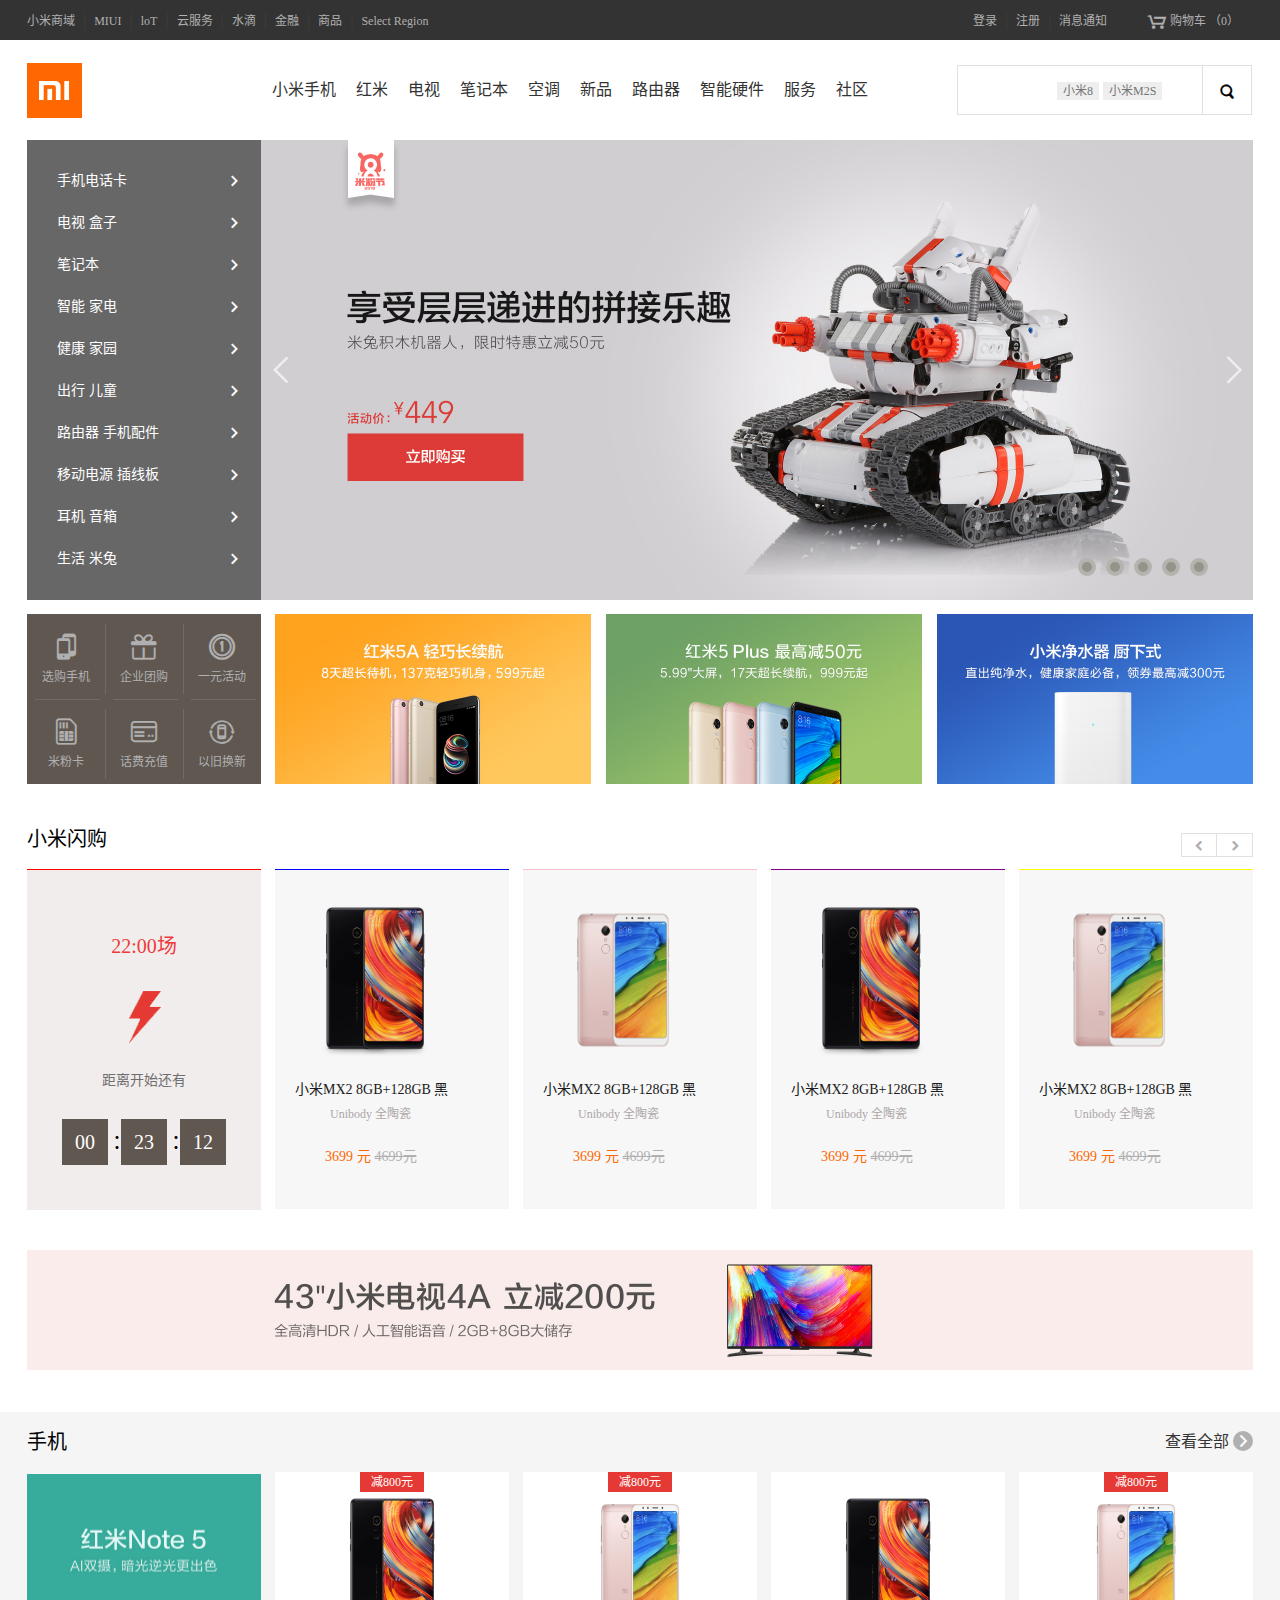
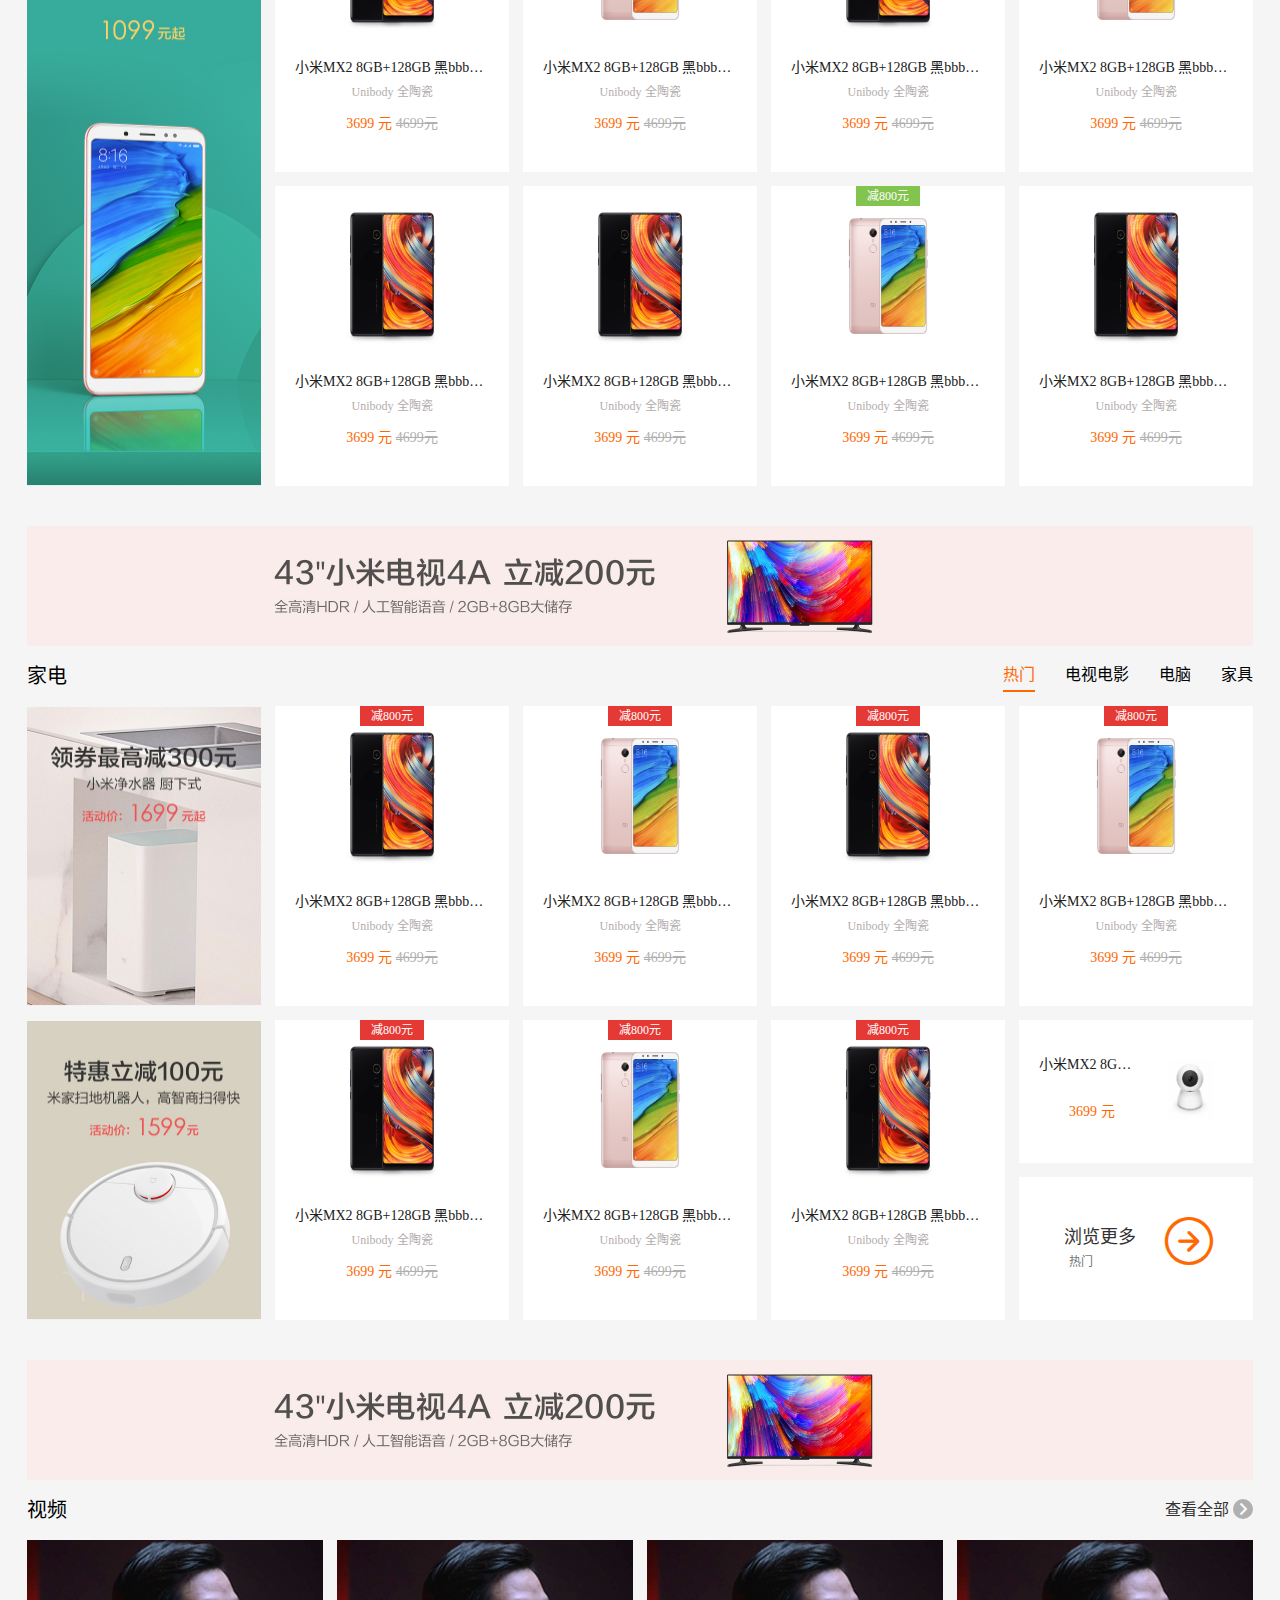
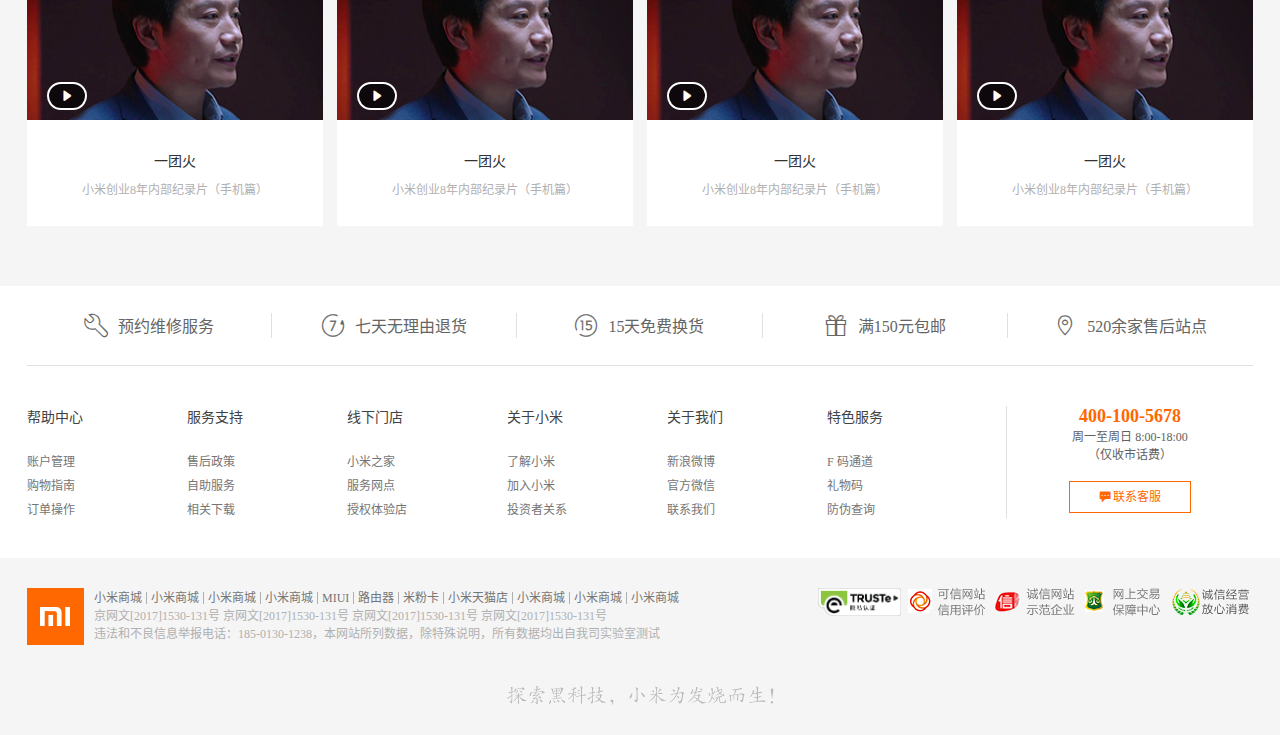
==== commit 87baf264: "wangong" ====
--- a/project/mi/index.html
+++ b/project/mi/index.html
@@ -593,12 +593,143 @@
 	</section>
 	<footer class="footer">
 	<div class="container">
-		
+		<div class="service">
+			<ul class="clearfix">
+				<li class="service-item">
+					<a href="#">
+						<i class="iconfont">&#xe634;</i>
+						预约维修服务
+					</a>
+				</li>
+				<li class="service-item">
+					<a href="#">
+						<i class="iconfont">&#xe635;</i>
+						七天无理由退货
+					</a>
+				</li>
+				<li class="service-item">
+					<a href="#">
+						<i class="iconfont">&#xe636;</i>
+						15天免费换货
+					</a>
+				</li>
+				<li class="service-item">
+					<a href="#">
+						<i class="iconfont">&#xe638;</i>
+						满150元包邮
+					</a>
+				</li>
+				<li class="service-item">
+					<a href="#">
+						<i class="iconfont">&#xe637;</i>
+						520余家售后站点
+					</a>
+				</li>
+			</ul>
+		</div>
+		<div class="links clearfix">
+			<dl class="link-item">
+				<dt>帮助中心</dt>
+				<dd><a href="#">账户管理</a></dd>
+				<dd><a href="#">购物指南</a></dd>
+				<dd><a href="#">订单操作</a></dd>
+			</dl>
+			<dl class="link-item">
+				<dt>服务支持</dt>
+				<dd><a href="#">售后政策</a></dd>
+				<dd><a href="#">自助服务</a></dd>
+				<dd><a href="#">相关下载</a></dd>
+			</dl>
+			<dl class="link-item">
+				<dt>线下门店</dt>
+				<dd><a href="#">小米之家</a></dd>
+				<dd><a href="#">服务网点</a></dd>
+				<dd><a href="#">授权体验店</a></dd>
+			</dl>
+			<dl class="link-item">
+				<dt>关于小米</dt>
+				<dd><a href="#">了解小米</a></dd>
+				<dd><a href="#">加入小米</a></dd>
+				<dd><a href="#">投资者关系</a></dd>
+			</dl>
+			<dl class="link-item">
+				<dt>关于我们</dt>
+				<dd><a href="#">新浪微博</a></dd>
+				<dd><a href="#">官方微信</a></dd>
+				<dd><a href="#">联系我们</a></dd>
+			</dl>
+			<dl class="link-item">
+				<dt>特色服务</dt>
+				<dd><a href="#">F 码通道</a></dd>
+				<dd><a href="#">礼物码</a></dd>
+				<dd><a href="#">防伪查询</a></dd>
+			</dl>
+			<div class="link-contact">
+				<p class="phone">400-100-5678</p>
+				<p class="work-time">周一至周日 8:00-18:00</p>
+				<p class="desc">（仅收市话费）</p>
+				<a href="#">
+					<i class="iconfont">&#xe600;</i>联系客服
+				</a>
+			</div>							
+		</div>
 	</div>
 	</footer>
 	<section class="end">
 	<div class="container">
-		
+		<div class="info clearfix">
+			<div class="logo"></div>
+			<div class="site">
+				<p class="nav-link">
+					<a href="#">小米商城</a>
+					<span class="sep"></span>
+					<a href="#">小米商城</a>
+					<span class="sep"></span>
+					<a href="#">小米商城</a>
+					<span class="sep"></span>
+					<a href="#">小米商城</a>
+					<span class="sep"></span>
+					<a href="#">MIUI</a>
+					<span class="sep"></span>
+					<a href="#">路由器</a>
+					<span class="sep"></span>
+					<a href="#">米粉卡</a>
+					<span class="sep"></span>
+					<a href="#">小米天猫店</a>
+					<span class="sep"></span>
+					<a href="#">小米商城</a>
+					<span class="sep"></span>
+					<a href="#">小米商城</a>
+					<span class="sep"></span>
+					<a href="#">小米商城</a>
+				</p>
+				<p class="icp">
+						<a href="#">京网文[2017]1530-131号 </a>
+						<a href="#">京网文[2017]1530-131号 </a>
+						<a href="#">京网文[2017]1530-131号 </a>
+						<a href="#">京网文[2017]1530-131号 </a>
+				</p>
+				<p class="decare">违法和不良信息举报电话：185-0130-1238，本网站所列数据，除特殊说明，所有数据均出自我司实验室测试</p>
+			</div>
+			<div class="links">
+				<a href="#">
+					<img src="images/truste.png" alt="">
+				</a>
+				<a href="#">
+					<img src="images/v-logo-1.png" alt="">
+				</a>
+				<a href="#">
+					<img src="images/v-logo-2.png" alt="">
+				</a>
+				<a href="#">
+					<img src="images/v-logo-3.png" alt="">
+				</a>
+				<a href="#">
+					<img src="images/v-logo-4.png" alt="">
+				</a>
+			</div>
+		</div>
+		<div class="slogan"></div>
 	</div>
 	</section>
 </body>
--- a/project/mi/css/index.css
+++ b/project/mi/css/index.css
@@ -825,10 +825,143 @@
 	color: #b0b0b0;
 }
 .footer{
-	height: 277px;
-	background: red;
+	background: #fff;
+}
+.footer .service{
+	padding: 27px 0;
+	border-bottom: 1px solid #e0e0e0;
+}
+.footer .service-item{
+	float: left;
+	width: 20%;
+	height: 25px;
+	line-height: 25px;
+	text-align: center;
+	border-right: 1px solid #e0e0e0;
+	box-sizing: border-box;
+}
+.footer .service-item:last-child{
+	border-right: none;
+}
+.footer .service-item a{
+	font-size: 16px;
+	color: #656565;
+}
+.footer .service-item a:hover{
+	color: #ff6700;
+}
+.footer .service-item a i{
+	font-size: 24px;
+	vertical-align: -4px;
+	margin-right: 6px;
+}
+.footer .links{
+	padding: 40px 0;
+}
+.footer .link-item{
+	float: left;
+	width: 160px;
+	height: 112px;
+}
+.footer .link-item dt{
+	margin-bottom: 26px;
+	font-size: 14px;
+	color: #424242;
+}
+.footer .link-item dd{
+	margin-bottom: 6px;
+}
+.footer .link-item a{
+	color: #757575;
+}
+.footer .link-item dd a:hover{
+	color: #ff6700;
+}
+.footer .link-contact{
+	float: right;
+	width: 246px;
+	height: 112px;
+	margin-left: 10px;
+	border-left: 1px solid #e0e0e0;
+	text-align: center;
+}
+.footer .link-contact .phone{
+	font-size: 18px;
+	color: #ff6700;
+	font-weight: bold;
+}
+.footer .link-contact .work-time,
+.footer .link-contact .desc{
+	font-size: 12px;
+	color: #616161;
+}
+.footer .link-contact .desc{
+	margin-bottom: 18px;
+}
+.footer .link-contact a{
+	display: inline-block;
+	width: 120px;
+	height: 30px;
+	line-height: 30px;
+	text-align: center;
+	border: 1px solid #ff6700;
+	color: #ff6700;
+	transition: background-color 0.5s;
+}
+.footer .link-contact a i{
+	vertical-align: -1px;
+	margin-right: 2px;
+}
+.footer .link-contact a:hover{
+	background: #ff6700;
+	color: #fff;
 }
 .end{
-	height: 148px;
-	background: purple;
+	padding: 30px 0;
+	background: #f5f5f5;
+}
+.end .logo{
+	float: left;
+	width: 57px;
+	height: 57px;
+	margin-right: 10px;
+	background-color: #ff6700;
+	background-image: url(../images/logo.png);
+	background-repeat: no-repeat;
+	background-position: center center;
+}
+.end .info .site{
+	float: left;
+}
+.end .info .site .nav-link a{
+	color: #757575;
+}
+.end .info .site .nav-link a:hover{
+	color: #ff6700;
+}
+.end .info .site .nav-link .sep{
+	display: inline-block;
+	width: 1px;
+	height: 12px;
+	background: #b0b0b0;
+	vertical-align: -2px;
+}
+.end .info .site .icp a:hover{
+	color: #ff6700;
+}
+.end .info .site .decare{
+	font-size: 12px;
+	color: #b0b0b0;
+}
+.end .info .links{
+	float: right;
+}
+.end .info .links img{
+	height: 28px;
+}
+.end .slogan{
+	height: 60px;
+	background-image: url(../images/slogan.png);
+	background-repeat: no-repeat;
+	background-position: center bottom;
 }